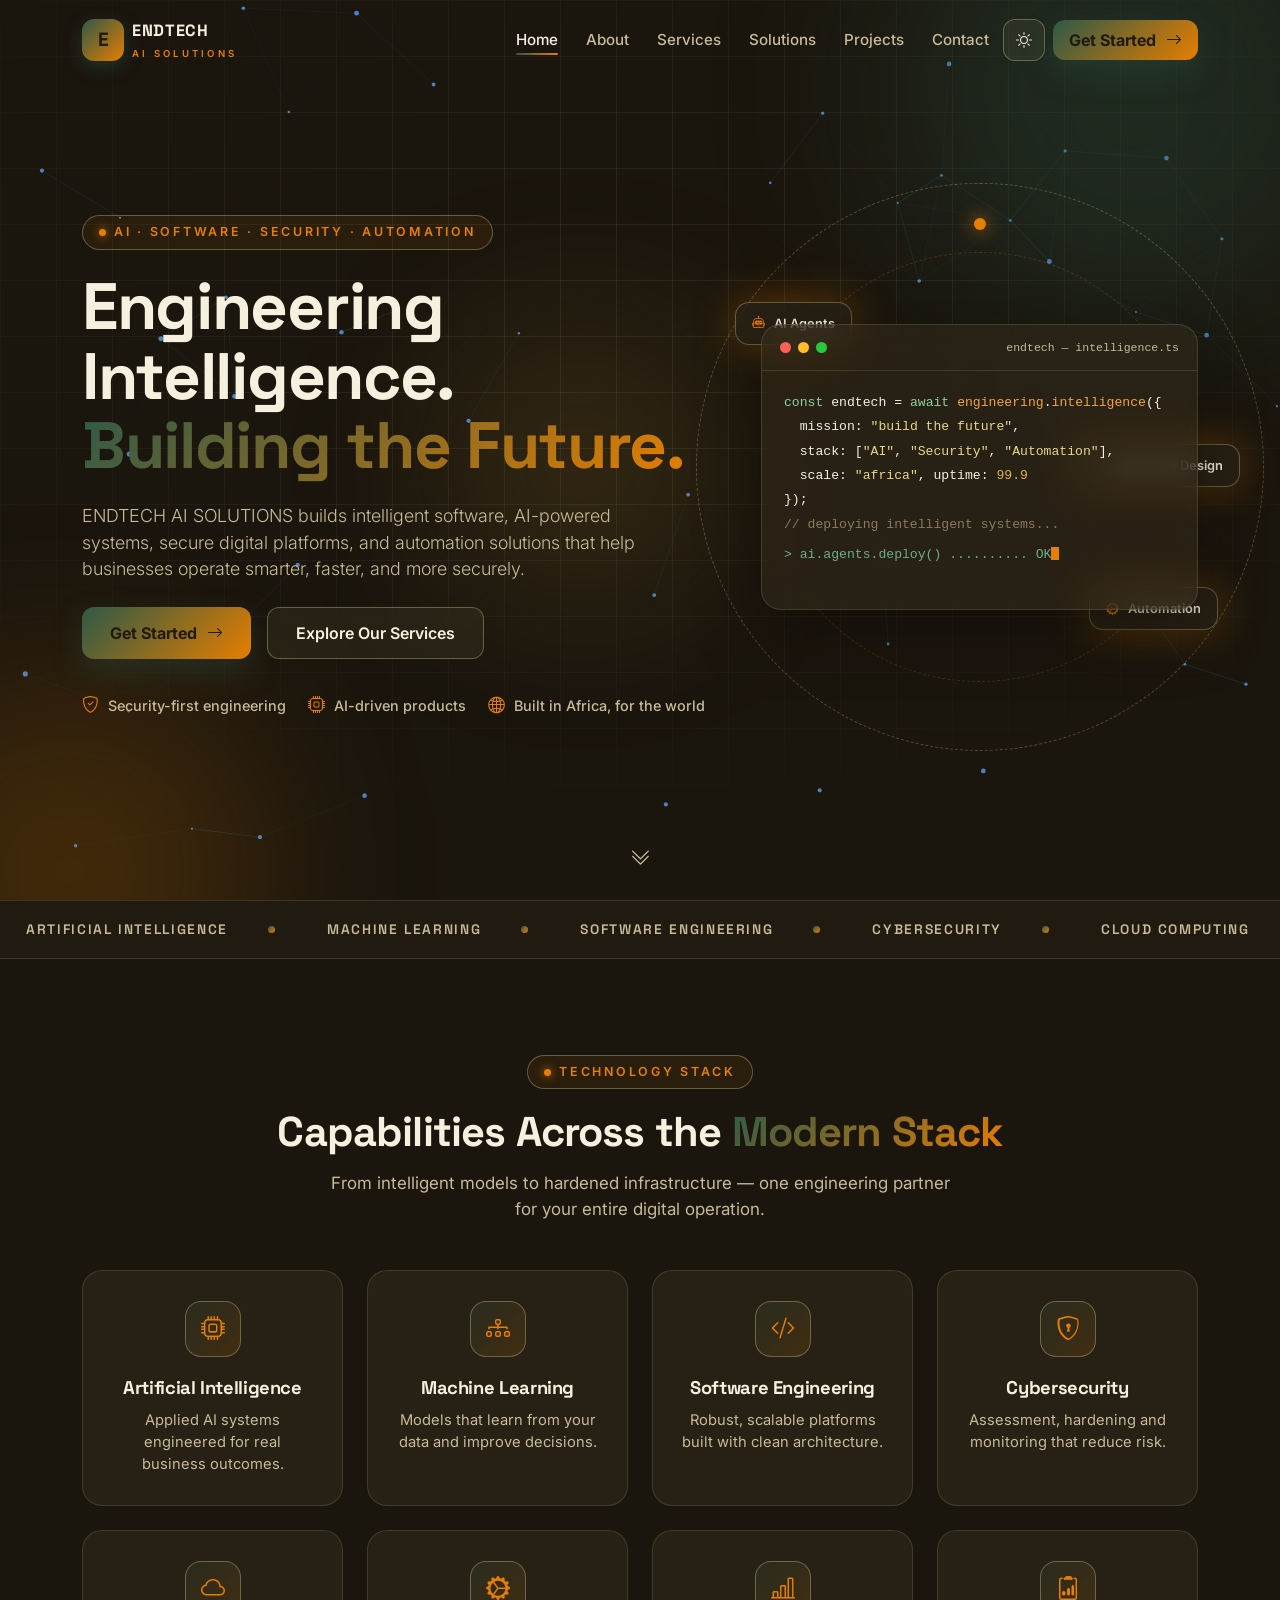
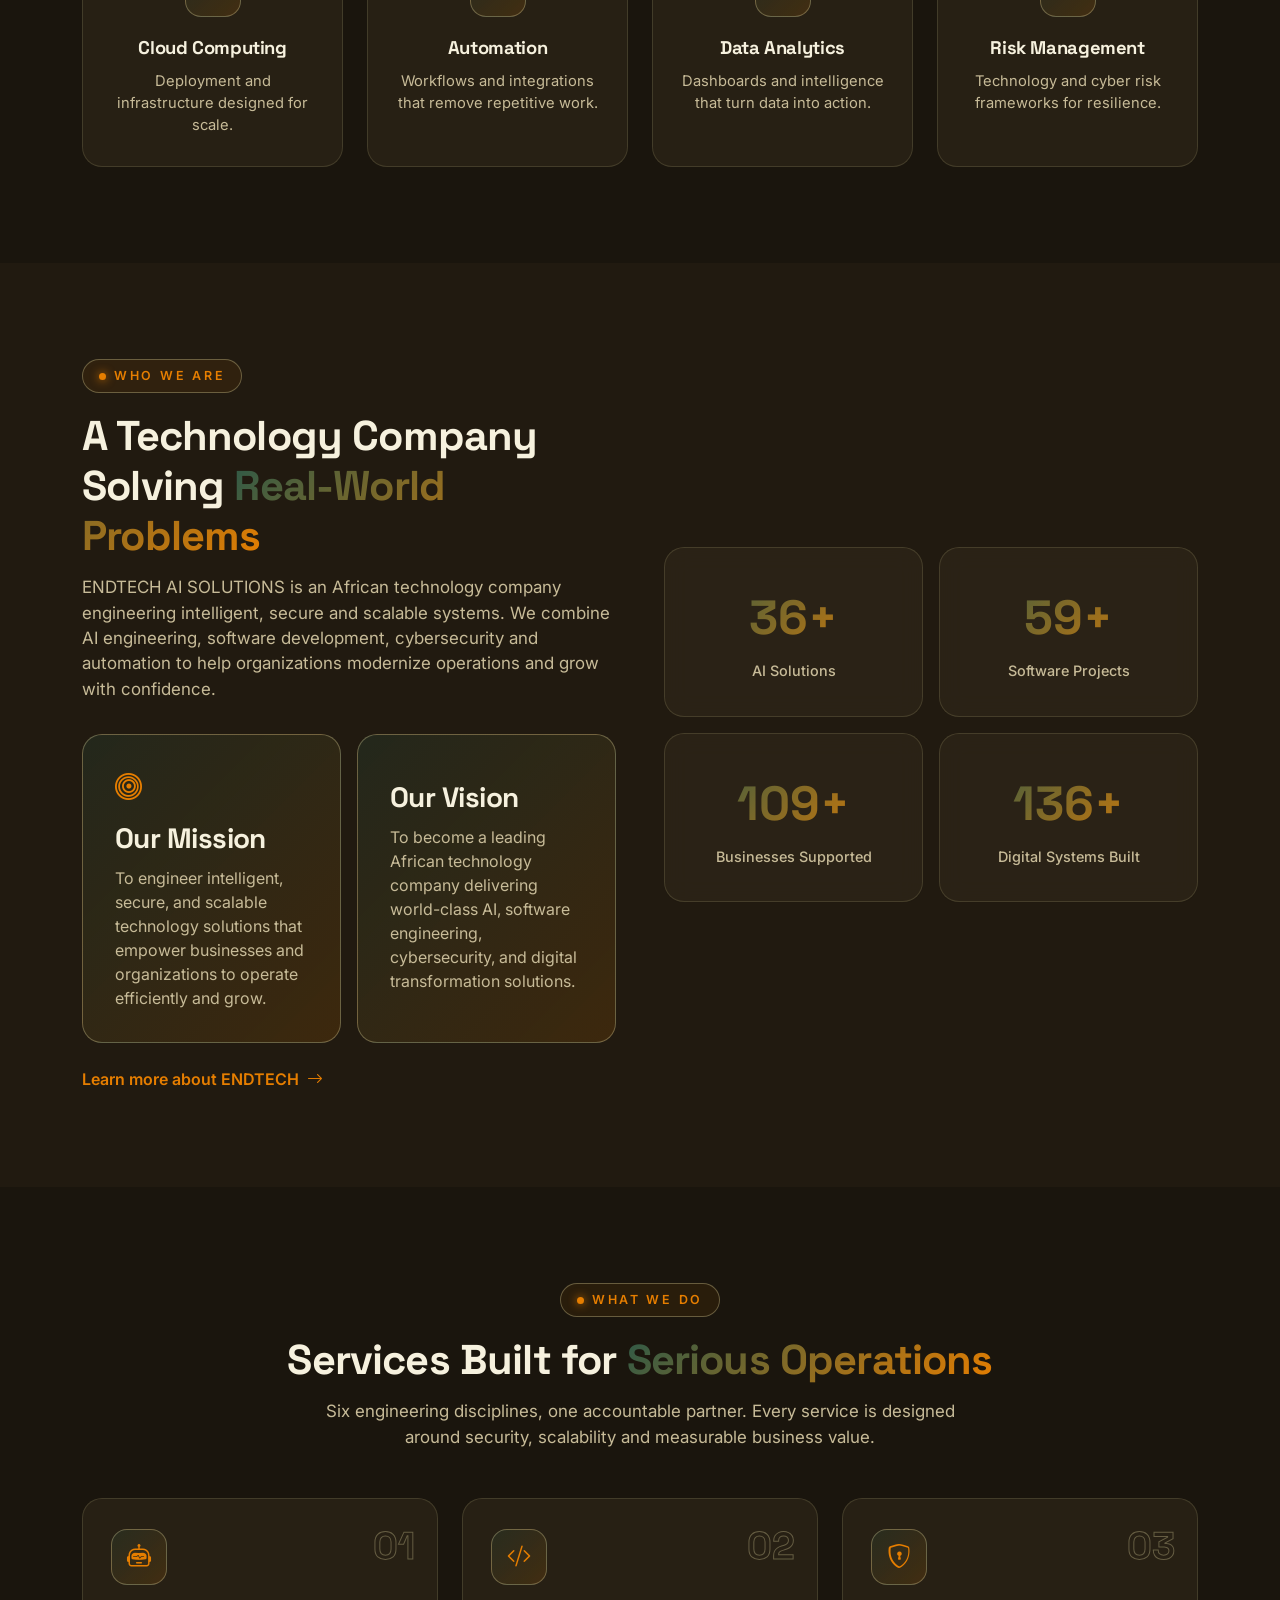
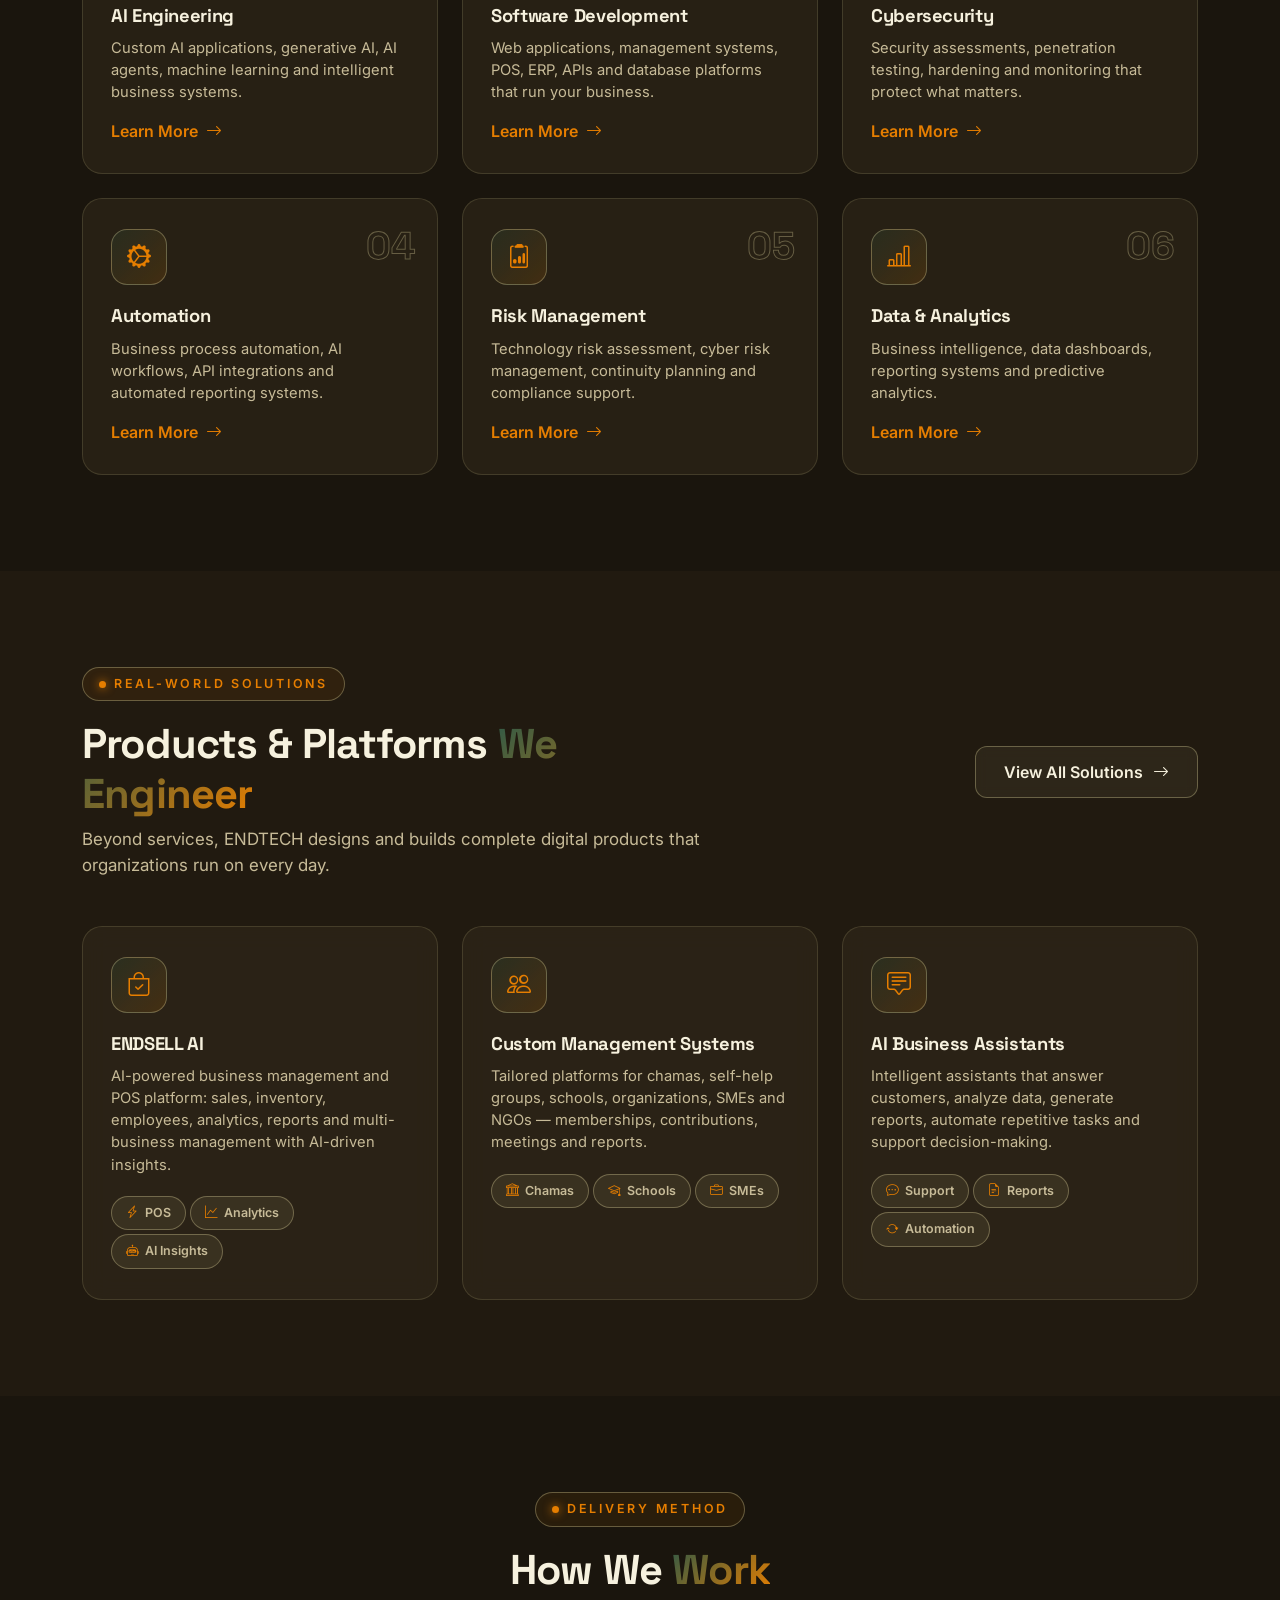
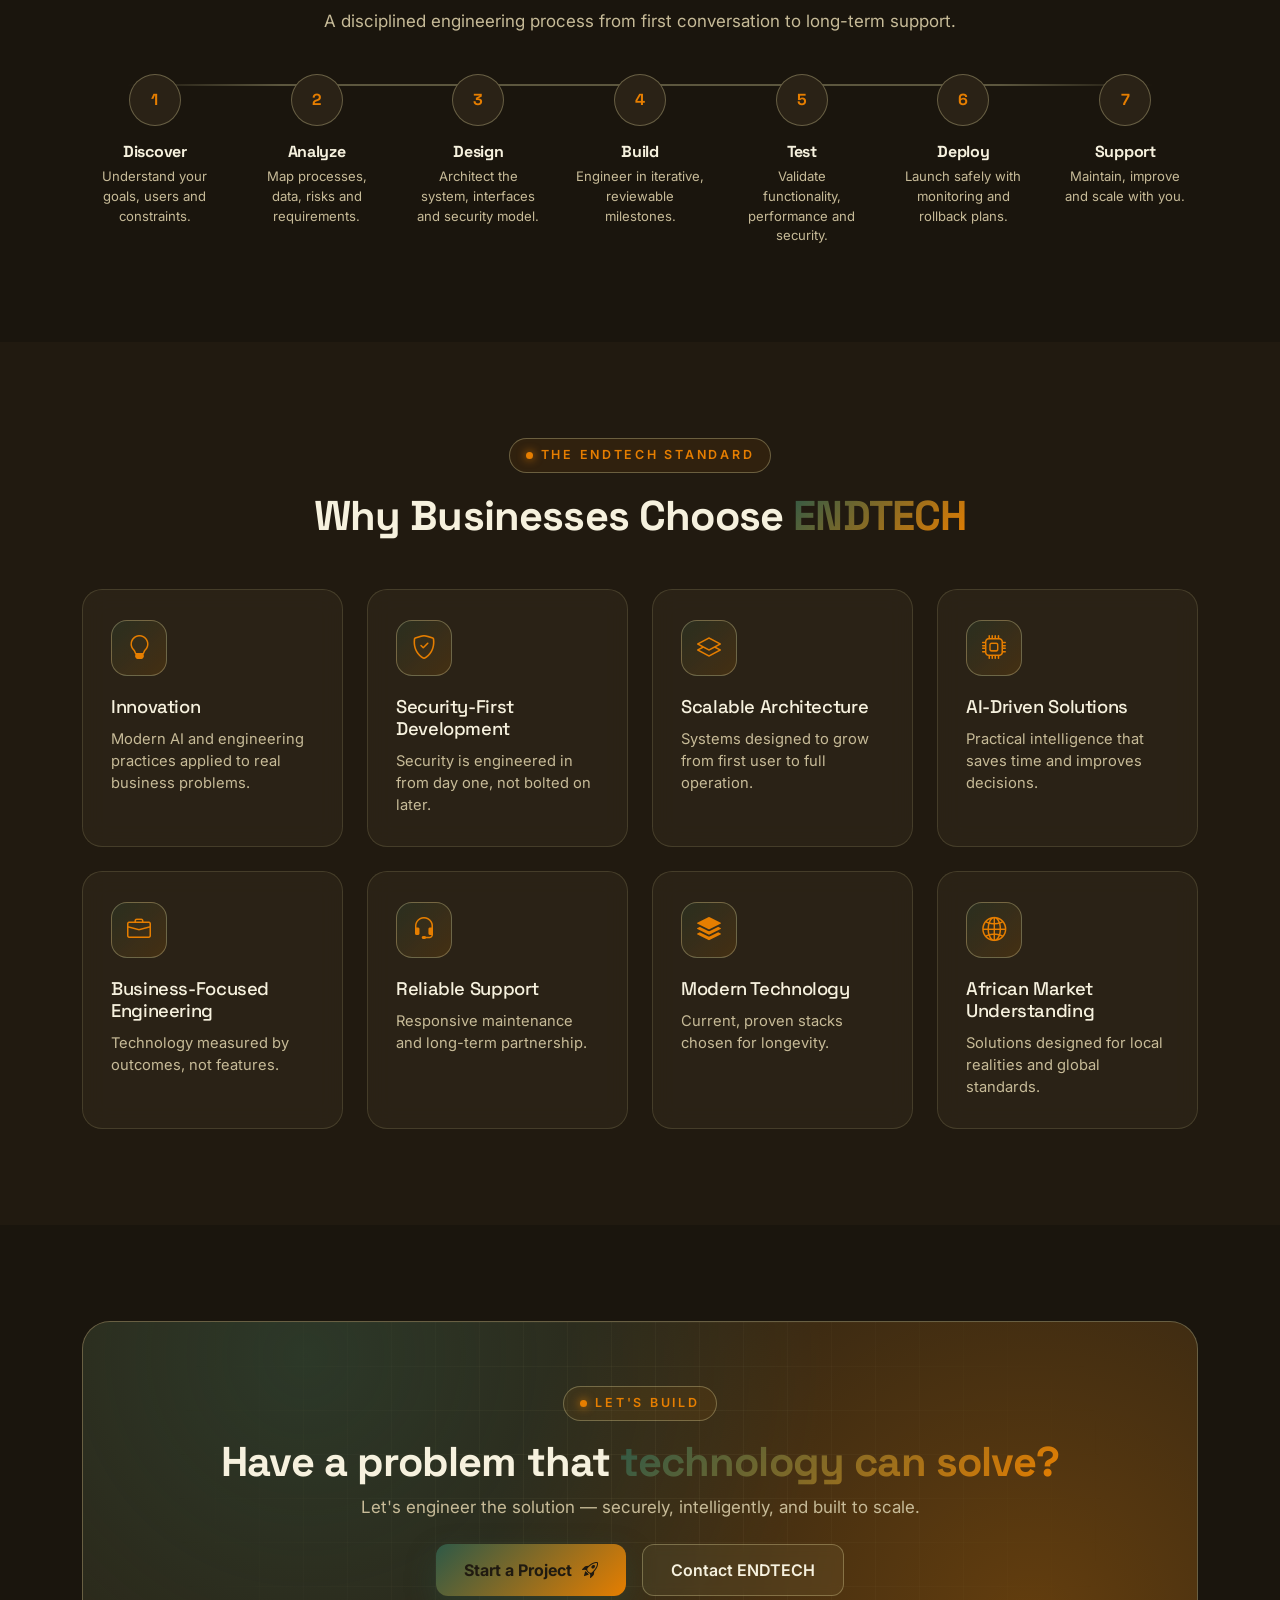
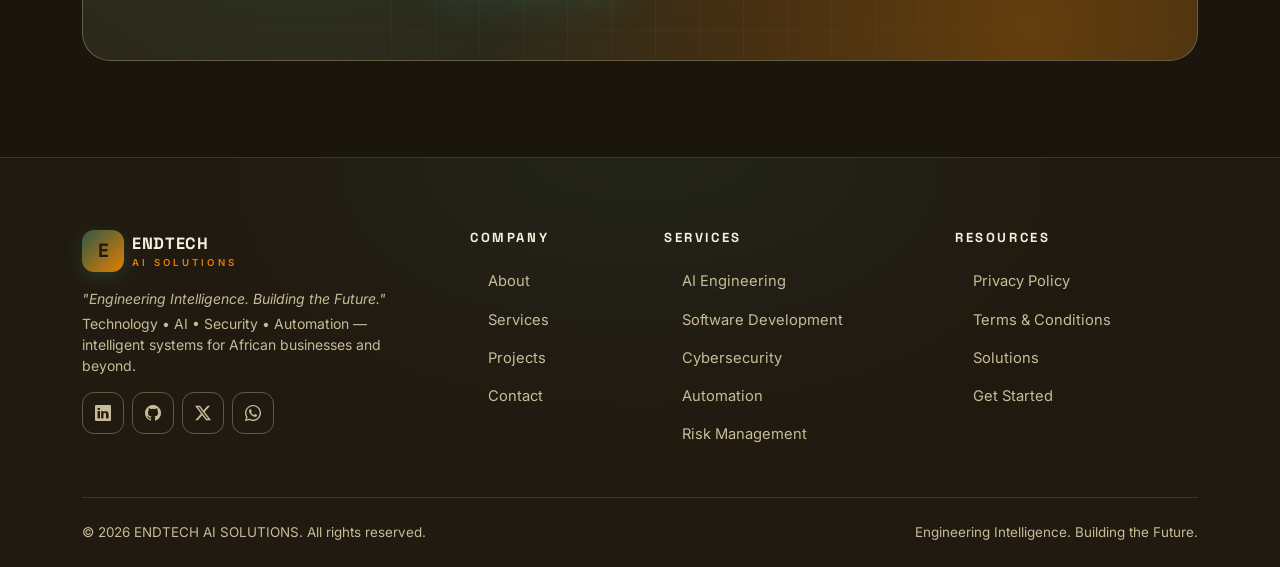
==== index.html @ 50ae49e1 "nmnn" ====
<!DOCTYPE html>
<html lang="en" data-theme="dark">
<head>
  <meta charset="UTF-8">
  <meta name="viewport" content="width=device-width, initial-scale=1.0">

  <!-- SEO -->
  <title>ENDTECH AI SOLUTIONS — AI Engineering, Software Development & Cybersecurity in Africa</title>
  <meta name="description" content="ENDTECH AI SOLUTIONS builds intelligent software, AI-powered systems, secure digital platforms and automation solutions that help businesses operate smarter, faster and more securely.">
  <meta name="keywords" content="AI engineering Africa, software development Kenya, cybersecurity services, business automation, risk management, digital transformation, ENDTECH AI SOLUTIONS">
  <meta name="author" content="ENDTECH AI SOLUTIONS">
  <link rel="canonical" href="https://www.endtech-ai.example.com/"> <!-- Placeholder: replace with production domain -->
  <meta name="robots" content="index, follow">

  <!-- Open Graph -->
  <meta property="og:type" content="website">
  <meta property="og:site_name" content="ENDTECH AI SOLUTIONS">
  <meta property="og:title" content="ENDTECH AI SOLUTIONS — Engineering Intelligence. Building the Future.">
  <meta property="og:description" content="Intelligent software, AI-powered systems, secure digital platforms and automation solutions for modern businesses.">
  <meta property="og:url" content="https://www.endtech-ai.example.com/">
  <meta property="og:image" content="https://www.endtech-ai.example.com/assets/images/og-cover.png"> <!-- Placeholder -->

  <!-- Twitter -->
  <meta name="twitter:card" content="summary_large_image">
  <meta name="twitter:title" content="ENDTECH AI SOLUTIONS — Engineering Intelligence. Building the Future.">
  <meta name="twitter:description" content="AI engineering, software development, cybersecurity, automation and risk management for African businesses.">
  <meta name="twitter:image" content="https://www.endtech-ai.example.com/assets/images/og-cover.png"> <!-- Placeholder -->

  <!-- Assets -->
  <link rel="icon" type="image/svg+xml" href="data:image/svg+xml,%3Csvg xmlns='http://www.w3.org/2000/svg' viewBox='0 0 64 64'%3E%3Cdefs%3E%3ClinearGradient id='g' x1='0' y1='0' x2='1' y2='1'%3E%3Cstop offset='0' stop-color='%232e5947'/%3E%3Cstop offset='1' stop-color='%23e67e00'/%3E%3C/linearGradient%3E%3C/defs%3E%3Crect width='64' height='64' rx='16' fill='url(%23g)'/%3E%3Ctext x='32' y='44' font-family='Arial' font-weight='bold' font-size='34' fill='%23201a10' text-anchor='middle'%3EE%3C/text%3E%3C/svg%3E">
  <link rel="preconnect" href="https://fonts.googleapis.com">
  <link rel="preconnect" href="https://fonts.gstatic.com" crossorigin>
  <link href="https://fonts.googleapis.com/css2?family=Inter:wght@400;500;600&family=Space+Grotesk:wght@500;600;700&display=swap" rel="stylesheet">
  <link href="https://cdn.jsdelivr.net/npm/bootstrap@5.3.3/dist/css/bootstrap.min.css" rel="stylesheet">
  <link href="https://cdn.jsdelivr.net/npm/bootstrap-icons@1.11.3/font/bootstrap-icons.min.css" rel="stylesheet">
  <link rel="stylesheet" href="css/style.css">
  <noscript><style>.reveal{opacity:1!important;transform:none!important}#preloader{display:none!important}</style></noscript>
</head>

<body>
  <a class="skip-link" href="#main-content">Skip to main content</a>

  <!-- ============ PRELOADER ============ -->
  <div id="preloader" aria-hidden="true">
    <div class="pre-core">
      <div class="pre-mark">E</div>
      <div class="pre-name">ENDTECH&nbsp;&nbsp;AI&nbsp;&nbsp;SOLUTIONS</div>
      <div class="pre-bar"></div>
    </div>
  </div>

  <!-- ============ NAVBAR ============ -->
  <header>
    <nav class="navbar navbar-expand-lg fixed-top navbar-endtech" aria-label="Main navigation">
      <div class="container">
        <a class="navbar-brand d-flex align-items-center gap-2" href="index.html" aria-label="ENDTECH AI SOLUTIONS — home">
          <span class="brand-mark">E</span>
          <span class="brand-text"><b>ENDTECH</b><br><span>AI SOLUTIONS</span></span>
        </a>
        <div class="d-flex align-items-center gap-2 order-lg-3">
          <button class="nav-icon-btn theme-toggle" type="button" aria-label="Toggle dark / light theme"><i class="bi bi-sun"></i></button>
          <a href="contact.html" class="btn-grad d-none d-lg-inline-flex py-2 px-3">Get Started <i class="bi bi-arrow-right"></i></a>
          <button class="navbar-toggler" type="button" data-bs-toggle="collapse" data-bs-target="#mainNav" aria-controls="mainNav" aria-expanded="false" aria-label="Toggle navigation">
            <span class="navbar-toggler-icon"></span>
          </button>
        </div>
        <div class="collapse navbar-collapse order-lg-2" id="mainNav">
          <ul class="navbar-nav ms-auto align-items-lg-center">
            <li class="nav-item"><a class="nav-link active" aria-current="page" href="index.html">Home</a></li>
            <li class="nav-item"><a class="nav-link" href="about.html">About</a></li>
            <li class="nav-item"><a class="nav-link" href="services.html">Services</a></li>
            <li class="nav-item"><a class="nav-link" href="solutions.html">Solutions</a></li>
            <li class="nav-item"><a class="nav-link" href="projects.html">Projects</a></li>
            <li class="nav-item"><a class="nav-link" href="contact.html">Contact</a></li>
            <li class="nav-item d-lg-none mt-2"><a href="contact.html" class="btn-grad w-100 justify-content-center">Get Started</a></li>
          </ul>
        </div>
      </div>
    </nav>
  </header>

  <main id="main-content">
    <!-- ============ HERO ============ -->
    <section class="hero" aria-labelledby="hero-title">
      <div class="hero-grid-bg"></div>
      <canvas id="heroNet" aria-hidden="true"></canvas>
      <div class="orb orb-1"></div><div class="orb orb-2"></div><div class="orb orb-3"></div>

      <div class="container position-relative">
        <div class="row align-items-center g-5">
          <div class="col-lg-7">
            <span class="eyebrow">AI &middot; Software &middot; Security &middot; Automation</span>
            <h1 id="hero-title">Engineering Intelligence.<br><span class="text-gradient">Building the Future.</span></h1>
            <p class="lead">ENDTECH AI SOLUTIONS builds intelligent software, AI-powered systems, secure digital platforms, and automation solutions that help businesses operate smarter, faster, and more securely.</p>
            <div class="d-flex flex-wrap gap-3 mt-4">
              <a href="contact.html" class="btn-grad">Get Started <i class="bi bi-arrow-right"></i></a>
              <a href="services.html" class="btn-ghost">Explore Our Services</a>
            </div>
            <div class="hero-trust">
              <span><i class="bi bi-shield-check"></i> Security-first engineering</span>
              <span><i class="bi bi-cpu"></i> AI-driven products</span>
              <span><i class="bi bi-globe2"></i> Built in Africa, for the world</span>
            </div>
          </div>

          <!-- CSS-generated technology visual -->
          <div class="col-lg-5">
            <div class="hero-visual mx-auto">
              <div class="ring-rotate" aria-hidden="true"></div>
              <div class="float-chip chip-1"><i class="bi bi-robot"></i> AI Agents</div>
              <div class="float-chip chip-2"><i class="bi bi-gear-wide-connected"></i> Automation</div>
              <div class="float-chip chip-3"><i class="bi bi-shield-lock"></i> Secure by Design</div>
              <div class="code-panel">
                <div class="code-head">
                  <i class="dot d1"></i><i class="dot d2"></i><i class="dot d3"></i>
                  <small>endtech — intelligence.ts</small>
                </div>
                <div class="code-body" aria-hidden="true">
                  <span class="ln"><span class="tok-k">const</span> <span class="tok-v">endtech</span> = <span class="tok-k">await</span> <span class="tok-f">engineering</span>.<span class="tok-f">intelligence</span>({</span>
                  <span class="ln">&nbsp;&nbsp;mission: <span class="tok-s">"build the future"</span>,</span>
                  <span class="ln">&nbsp;&nbsp;stack: [<span class="tok-s">"AI"</span>, <span class="tok-s">"Security"</span>, <span class="tok-s">"Automation"</span>],</span>
                  <span class="ln">&nbsp;&nbsp;scale: <span class="tok-s">"africa"</span>, uptime: <span class="tok-n">99.9</span></span>
                  <span class="ln">});</span>
                  <span class="ln"><span class="tok-c">// deploying intelligent systems...</span></span>
                  <span class="type-line"><span id="typeLine"></span><span class="caret"></span></span>
                </div>
              </div>
            </div>
          </div>
        </div>
      </div>
      <div class="scroll-hint" aria-hidden="true"><i class="bi bi-chevron-double-down"></i></div>
    </section>

    <!-- ============ CAPABILITY MARQUEE ============ -->
    <div class="marquee" aria-hidden="true">
      <div class="marquee-track">
        <span>Artificial Intelligence</span><span>Machine Learning</span><span>Software Engineering</span><span>Cybersecurity</span><span>Cloud Computing</span><span>Automation</span><span>Data Analytics</span><span>Risk Management</span>
        <span>Artificial Intelligence</span><span>Machine Learning</span><span>Software Engineering</span><span>Cybersecurity</span><span>Cloud Computing</span><span>Automation</span><span>Data Analytics</span><span>Risk Management</span>
      </div>
    </div>

    <!-- ============ TECHNOLOGY CAPABILITIES ============ -->
    <section class="section-pad" aria-labelledby="capabilities-title">
      <div class="container">
        <div class="text-center mb-5 reveal">
          <span class="eyebrow">Technology Stack</span>
          <h2 class="section-title" id="capabilities-title">Capabilities Across the <span class="text-gradient">Modern Stack</span></h2>
          <p class="section-lead mx-auto">From intelligent models to hardened infrastructure — one engineering partner for your entire digital operation.</p>
        </div>
        <div class="row g-4">
          <div class="col-6 col-md-4 col-lg-3 reveal" data-delay="0">
            <article class="card-glass text-center"><div class="icon-badge mx-auto"><i class="bi bi-cpu"></i></div><h3>Artificial Intelligence</h3><p>Applied AI systems engineered for real business outcomes.</p></article>
          </div>
          <div class="col-6 col-md-4 col-lg-3 reveal" data-delay="60">
            <article class="card-glass text-center"><div class="icon-badge mx-auto"><i class="bi bi-diagram-3"></i></div><h3>Machine Learning</h3><p>Models that learn from your data and improve decisions.</p></article>
          </div>
          <div class="col-6 col-md-4 col-lg-3 reveal" data-delay="120">
            <article class="card-glass text-center"><div class="icon-badge mx-auto"><i class="bi bi-code-slash"></i></div><h3>Software Engineering</h3><p>Robust, scalable platforms built with clean architecture.</p></article>
          </div>
          <div class="col-6 col-md-4 col-lg-3 reveal" data-delay="180">
            <article class="card-glass text-center"><div class="icon-badge mx-auto"><i class="bi bi-shield-lock"></i></div><h3>Cybersecurity</h3><p>Assessment, hardening and monitoring that reduce risk.</p></article>
          </div>
          <div class="col-6 col-md-4 col-lg-3 reveal" data-delay="0">
            <article class="card-glass text-center"><div class="icon-badge mx-auto"><i class="bi bi-cloud"></i></div><h3>Cloud Computing</h3><p>Deployment and infrastructure designed for scale.</p></article>
          </div>
          <div class="col-6 col-md-4 col-lg-3 reveal" data-delay="60">
            <article class="card-glass text-center"><div class="icon-badge mx-auto"><i class="bi bi-gear-wide-connected"></i></div><h3>Automation</h3><p>Workflows and integrations that remove repetitive work.</p></article>
          </div>
          <div class="col-6 col-md-4 col-lg-3 reveal" data-delay="120">
            <article class="card-glass text-center"><div class="icon-badge mx-auto"><i class="bi bi-bar-chart-line"></i></div><h3>Data Analytics</h3><p>Dashboards and intelligence that turn data into action.</p></article>
          </div>
          <div class="col-6 col-md-4 col-lg-3 reveal" data-delay="180">
            <article class="card-glass text-center"><div class="icon-badge mx-auto"><i class="bi bi-clipboard2-data"></i></div><h3>Risk Management</h3><p>Technology and cyber risk frameworks for resilience.</p></article>
          </div>
        </div>
      </div>
    </section>

    <!-- ============ ABOUT PREVIEW + COUNTERS ============ -->
    <section class="section-pad bg-alt" aria-labelledby="about-title">
      <div class="container">
        <div class="row align-items-center g-5">
          <div class="col-lg-6 reveal">
            <span class="eyebrow">Who We Are</span>
            <h2 class="section-title" id="about-title">A Technology Company Solving <span class="text-gradient">Real-World Problems</span></h2>
            <p class="section-lead">ENDTECH AI SOLUTIONS is an African technology company engineering intelligent, secure and scalable systems. We combine AI engineering, software development, cybersecurity and automation to help organizations modernize operations and grow with confidence.</p>
            <div class="row g-3 mt-2">
              <div class="col-md-6">
                <div class="mv-card"><i class="bi bi-bullseye"></i><h3>Our Mission</h3><p>To engineer intelligent, secure, and scalable technology solutions that empower businesses and organizations to operate efficiently and grow.</p></div>
              </div>
              <div class="col-md-6">
                <div class="mv-card"><i class="bi bi-telescope"></i><h3>Our Vision</h3><p>To become a leading African technology company delivering world-class AI, software engineering, cybersecurity, and digital transformation solutions.</p></div>
              </div>
            </div>
            <a href="about.html" class="link-arrow mt-4 d-inline-flex">Learn more about ENDTECH <i class="bi bi-arrow-right"></i></a>
          </div>
          <div class="col-lg-6 reveal" data-delay="120">
            <div class="row g-3">
              <div class="col-6"><div class="card-glass stat-card"><div class="stat-num"><span class="counter" data-count="40" data-suffix="+">0</span></div><div class="stat-label">AI Solutions</div></div></div>
              <div class="col-6"><div class="card-glass stat-card"><div class="stat-num"><span class="counter" data-count="65" data-suffix="+">0</span></div><div class="stat-label">Software Projects</div></div></div>
              <div class="col-6"><div class="card-glass stat-card"><div class="stat-num"><span class="counter" data-count="120" data-suffix="+">0</span></div><div class="stat-label">Businesses Supported</div></div></div>
              <div class="col-6"><div class="card-glass stat-card"><div class="stat-num"><span class="counter" data-count="150" data-suffix="+">0</span></div><div class="stat-label">Digital Systems Built</div></div></div>
            </div>
          </div>
        </div>
      </div>
    </section>

    <!-- ============ SERVICES ============ -->
    <section class="section-pad" aria-labelledby="services-title">
      <div class="container">
        <div class="text-center mb-5 reveal">
          <span class="eyebrow">What We Do</span>
          <h2 class="section-title" id="services-title">Services Built for <span class="text-gradient">Serious Operations</span></h2>
          <p class="section-lead mx-auto">Six engineering disciplines, one accountable partner. Every service is designed around security, scalability and measurable business value.</p>
        </div>
        <div class="row g-4">
          <div class="col-md-6 col-lg-4 reveal">
            <article class="card-glass"><span class="service-num">01</span><div class="icon-badge"><i class="bi bi-robot"></i></div><h3>AI Engineering</h3><p>Custom AI applications, generative AI, AI agents, machine learning and intelligent business systems.</p><a href="services.html#ai-engineering" class="link-arrow mt-3">Learn More <i class="bi bi-arrow-right"></i></a></article>
          </div>
          <div class="col-md-6 col-lg-4 reveal" data-delay="60">
            <article class="card-glass"><span class="service-num">02</span><div class="icon-badge"><i class="bi bi-code-slash"></i></div><h3>Software Development</h3><p>Web applications, management systems, POS, ERP, APIs and database platforms that run your business.</p><a href="services.html#software-development" class="link-arrow mt-3">Learn More <i class="bi bi-arrow-right"></i></a></article>
          </div>
          <div class="col-md-6 col-lg-4 reveal" data-delay="120">
            <article class="card-glass"><span class="service-num">03</span><div class="icon-badge"><i class="bi bi-shield-lock"></i></div><h3>Cybersecurity</h3><p>Security assessments, penetration testing, hardening and monitoring that protect what matters.</p><a href="services.html#cybersecurity" class="link-arrow mt-3">Learn More <i class="bi bi-arrow-right"></i></a></article>
          </div>
          <div class="col-md-6 col-lg-4 reveal">
            <article class="card-glass"><span class="service-num">04</span><div class="icon-badge"><i class="bi bi-gear-wide-connected"></i></div><h3>Automation</h3><p>Business process automation, AI workflows, API integrations and automated reporting systems.</p><a href="services.html#automation" class="link-arrow mt-3">Learn More <i class="bi bi-arrow-right"></i></a></article>
          </div>
          <div class="col-md-6 col-lg-4 reveal" data-delay="60">
            <article class="card-glass"><span class="service-num">05</span><div class="icon-badge"><i class="bi bi-clipboard2-data"></i></div><h3>Risk Management</h3><p>Technology risk assessment, cyber risk management, continuity planning and compliance support.</p><a href="services.html#risk-management" class="link-arrow mt-3">Learn More <i class="bi bi-arrow-right"></i></a></article>
          </div>
          <div class="col-md-6 col-lg-4 reveal" data-delay="120">
            <article class="card-glass"><span class="service-num">06</span><div class="icon-badge"><i class="bi bi-bar-chart-line"></i></div><h3>Data &amp; Analytics</h3><p>Business intelligence, data dashboards, reporting systems and predictive analytics.</p><a href="services.html#data-analytics" class="link-arrow mt-3">Learn More <i class="bi bi-arrow-right"></i></a></article>
          </div>
        </div>
      </div>
    </section>

    <!-- ============ SOLUTIONS PREVIEW ============ -->
    <section class="section-pad bg-alt" aria-labelledby="solutions-title">
      <div class="container">
        <div class="row align-items-center mb-5 g-4">
          <div class="col-lg-7 reveal">
            <span class="eyebrow">Real-World Solutions</span>
            <h2 class="section-title mb-2" id="solutions-title">Products &amp; Platforms <span class="text-gradient">We Engineer</span></h2>
            <p class="section-lead mb-0">Beyond services, ENDTECH designs and builds complete digital products that organizations run on every day.</p>
          </div>
          <div class="col-lg-5 text-lg-end reveal" data-delay="100">
            <a href="solutions.html" class="btn-ghost">View All Solutions <i class="bi bi-arrow-right"></i></a>
          </div>
        </div>
        <div class="row g-4">
          <div class="col-lg-4 reveal">
            <article class="card-glass">
              <div class="icon-badge"><i class="bi bi-bag-check"></i></div>
              <h3>ENDSELL AI</h3>
              <p>AI-powered business management and POS platform: sales, inventory, employees, analytics, reports and multi-business management with AI-driven insights.</p>
              <div class="mt-3"><span class="chip"><i class="bi bi-lightning-charge"></i> POS</span><span class="chip"><i class="bi bi-graph-up"></i> Analytics</span><span class="chip"><i class="bi bi-robot"></i> AI Insights</span></div>
            </article>
          </div>
          <div class="col-lg-4 reveal" data-delay="80">
            <article class="card-glass">
              <div class="icon-badge"><i class="bi bi-people"></i></div>
              <h3>Custom Management Systems</h3>
              <p>Tailored platforms for chamas, self-help groups, schools, organizations, SMEs and NGOs — memberships, contributions, meetings and reports.</p>
              <div class="mt-3"><span class="chip"><i class="bi bi-bank"></i> Chamas</span><span class="chip"><i class="bi bi-mortarboard"></i> Schools</span><span class="chip"><i class="bi bi-briefcase"></i> SMEs</span></div>
            </article>
          </div>
          <div class="col-lg-4 reveal" data-delay="160">
            <article class="card-glass">
              <div class="icon-badge"><i class="bi bi-chat-square-text"></i></div>
              <h3>AI Business Assistants</h3>
              <p>Intelligent assistants that answer customers, analyze data, generate reports, automate repetitive tasks and support decision-making.</p>
              <div class="mt-3"><span class="chip"><i class="bi bi-chat-dots"></i> Support</span><span class="chip"><i class="bi bi-file-earmark-text"></i> Reports</span><span class="chip"><i class="bi bi-arrow-repeat"></i> Automation</span></div>
            </article>
          </div>
        </div>
      </div>
    </section>

    <!-- ============ PROCESS ============ -->
    <section class="section-pad" aria-labelledby="process-title">
      <div class="container">
        <div class="text-center mb-4 reveal">
          <span class="eyebrow">Delivery Method</span>
          <h2 class="section-title" id="process-title">How We <span class="text-gradient">Work</span></h2>
          <p class="section-lead mx-auto">A disciplined engineering process from first conversation to long-term support.</p>
        </div>
        <div class="process-wrap">
          <div class="row g-4 g-lg-3">
            <div class="col-lg reveal"><div class="step"><div class="step-dot">1</div><div><h4>Discover</h4><p>Understand your goals, users and constraints.</p></div></div></div>
            <div class="col-lg reveal" data-delay="60"><div class="step"><div class="step-dot">2</div><div><h4>Analyze</h4><p>Map processes, data, risks and requirements.</p></div></div></div>
            <div class="col-lg reveal" data-delay="120"><div class="step"><div class="step-dot">3</div><div><h4>Design</h4><p>Architect the system, interfaces and security model.</p></div></div></div>
            <div class="col-lg reveal" data-delay="180"><div class="step"><div class="step-dot">4</div><div><h4>Build</h4><p>Engineer in iterative, reviewable milestones.</p></div></div></div>
            <div class="col-lg reveal" data-delay="240"><div class="step"><div class="step-dot">5</div><div><h4>Test</h4><p>Validate functionality, performance and security.</p></div></div></div>
            <div class="col-lg reveal" data-delay="300"><div class="step"><div class="step-dot">6</div><div><h4>Deploy</h4><p>Launch safely with monitoring and rollback plans.</p></div></div></div>
            <div class="col-lg reveal" data-delay="360"><div class="step"><div class="step-dot">7</div><div><h4>Support</h4><p>Maintain, improve and scale with you.</p></div></div></div>
          </div>
        </div>
      </div>
    </section>

    <!-- ============ WHY ENDTECH ============ -->
    <section class="section-pad bg-alt" aria-labelledby="why-title">
      <div class="container">
        <div class="text-center mb-5 reveal">
          <span class="eyebrow">The ENDTECH Standard</span>
          <h2 class="section-title" id="why-title">Why Businesses Choose <span class="text-gradient">ENDTECH</span></h2>
        </div>
        <div class="row g-4">
          <div class="col-6 col-lg-3 reveal"><article class="card-glass"><div class="icon-badge"><i class="bi bi-lightbulb"></i></div><h3 class="h6">Innovation</h3><p class="small">Modern AI and engineering practices applied to real business problems.</p></article></div>
          <div class="col-6 col-lg-3 reveal" data-delay="50"><article class="card-glass"><div class="icon-badge"><i class="bi bi-shield-check"></i></div><h3 class="h6">Security-First Development</h3><p class="small">Security is engineered in from day one, not bolted on later.</p></article></div>
          <div class="col-6 col-lg-3 reveal" data-delay="100"><article class="card-glass"><div class="icon-badge"><i class="bi bi-layers"></i></div><h3 class="h6">Scalable Architecture</h3><p class="small">Systems designed to grow from first user to full operation.</p></article></div>
          <div class="col-6 col-lg-3 reveal" data-delay="150"><article class="card-glass"><div class="icon-badge"><i class="bi bi-cpu"></i></div><h3 class="h6">AI-Driven Solutions</h3><p class="small">Practical intelligence that saves time and improves decisions.</p></article></div>
          <div class="col-6 col-lg-3 reveal"><article class="card-glass"><div class="icon-badge"><i class="bi bi-briefcase"></i></div><h3 class="h6">Business-Focused Engineering</h3><p class="small">Technology measured by outcomes, not features.</p></article></div>
          <div class="col-6 col-lg-3 reveal" data-delay="50"><article class="card-glass"><div class="icon-badge"><i class="bi bi-headset"></i></div><h3 class="h6">Reliable Support</h3><p class="small">Responsive maintenance and long-term partnership.</p></article></div>
          <div class="col-6 col-lg-3 reveal" data-delay="100"><article class="card-glass"><div class="icon-badge"><i class="bi bi-stack"></i></div><h3 class="h6">Modern Technology</h3><p class="small">Current, proven stacks chosen for longevity.</p></article></div>
          <div class="col-6 col-lg-3 reveal" data-delay="150"><article class="card-glass"><div class="icon-badge"><i class="bi bi-globe2"></i></div><h3 class="h6">African Market Understanding</h3><p class="small">Solutions designed for local realities and global standards.</p></article></div>
        </div>
      </div>
    </section>

    <!-- ============ CTA ============ -->
    <section class="section-pad" aria-labelledby="cta-title">
      <div class="container">
        <div class="cta-band reveal">
          <span class="eyebrow">Let's Build</span>
          <h2 class="mt-3" id="cta-title">Have a problem that <span class="text-gradient">technology can solve?</span></h2>
          <p class="section-lead mx-auto text-center mb-4">Let's engineer the solution — securely, intelligently, and built to scale.</p>
          <div class="d-flex flex-wrap gap-3 justify-content-center">
            <a href="contact.html" class="btn-grad">Start a Project <i class="bi bi-rocket-takeoff"></i></a>
            <a href="contact.html" class="btn-ghost">Contact ENDTECH</a>
          </div>
        </div>
      </div>
    </section>
  </main>

  <!-- ============ FOOTER ============ -->
  <footer class="footer" aria-label="Site footer">
    <div class="container position-relative">
      <div class="row g-5">
        <div class="col-lg-4">
          <a class="d-inline-flex align-items-center gap-2 mb-3" href="index.html" aria-label="ENDTECH AI SOLUTIONS — home">
            <span class="brand-mark">E</span>
            <span class="brand-text"><b>ENDTECH</b><br><span>AI SOLUTIONS</span></span>
          </a>
          <p class="text-muted-2 small mb-1"><em>"Engineering Intelligence. Building the Future."</em></p>
          <p class="text-muted-2 small">Technology &bull; AI &bull; Security &bull; Automation — intelligent systems for African businesses and beyond.</p>
          <div class="d-flex gap-2 mt-3">
            <a class="social-btn" href="#" aria-label="LinkedIn (placeholder)"><i class="bi bi-linkedin"></i></a>
            <a class="social-btn" href="#" aria-label="GitHub (placeholder)"><i class="bi bi-github"></i></a>
            <a class="social-btn" href="#" aria-label="X / Twitter (placeholder)"><i class="bi bi-twitter-x"></i></a>
            <a class="social-btn" href="#" aria-label="WhatsApp (placeholder)"><i class="bi bi-whatsapp"></i></a>
          </div>
        </div>
        <div class="col-6 col-lg-2">
          <h5>Company</h5>
          <ul class="footer-links">
            <li><a href="about.html"><i class="bi bi-chevron-right"></i>About</a></li>
            <li><a href="services.html"><i class="bi bi-chevron-right"></i>Services</a></li>
            <li><a href="projects.html"><i class="bi bi-chevron-right"></i>Projects</a></li>
            <li><a href="contact.html"><i class="bi bi-chevron-right"></i>Contact</a></li>
          </ul>
        </div>
        <div class="col-6 col-lg-3">
          <h5>Services</h5>
          <ul class="footer-links">
            <li><a href="ai.html"><i class="bi bi-chevron-right"></i>AI Engineering</a></li>
            <li><a href="software-development.html"><i class="bi bi-chevron-right"></i>Software Development</a></li>
            <li><a href="cybersecurity.html"><i class="bi bi-chevron-right"></i>Cybersecurity</a></li>
            <li><a href="ai.html#automation"><i class="bi bi-chevron-right"></i>Automation</a></li>
            <li><a href="risk-management.html"><i class="bi bi-chevron-right"></i>Risk Management</a></li>
          </ul>
        </div>
        <div class="col-6 col-lg-3">
          <h5>Resources</h5>
          <ul class="footer-links">
            <li><a href="privacy.html"><i class="bi bi-chevron-right"></i>Privacy Policy</a></li>
            <li><a href="terms.html"><i class="bi bi-chevron-right"></i>Terms &amp; Conditions</a></li>
            <li><a href="solutions.html"><i class="bi bi-chevron-right"></i>Solutions</a></li>
            <li><a href="contact.html"><i class="bi bi-chevron-right"></i>Get Started</a></li>
          </ul>
        </div>
      </div>
      <div class="footer-bottom d-flex flex-column flex-md-row justify-content-between gap-2">
        <span>&copy; 2026 ENDTECH AI SOLUTIONS. All rights reserved.</span>
        <span>Engineering Intelligence. Building the Future.</span>
      </div>
    </div>
  </footer>

  <button id="backToTop" class="back-to-top" type="button" aria-label="Back to top"><i class="bi bi-arrow-up"></i></button>

  <script src="https://cdn.jsdelivr.net/npm/bootstrap@5.3.3/dist/js/bootstrap.bundle.min.js"></script>
  <script src="js/main.js"></script>
  <script src="js/animations.js"></script>
</body>
</html>
---- css/style.css ----
/* ==========================================================================
   ENDTECH AI SOLUTIONS — Global Design System
   Engineering Intelligence. Building the Future.
   Palette: Charcoal Brown / Deep Green / Cream / Amber Orange
   Stack: Bootstrap 5 + custom layer (no other frameworks)
   ========================================================================== */

/* ---------- 1. Design tokens (dark = default) ---------- */
:root {
  --font-head: "Space Grotesk", "Segoe UI", sans-serif;
  --font-body: "Inter", "Segoe UI", sans-serif;

  --bg: #1a150d;
  --bg-2: #211a10;
  --bg-3: #2b2214;
  --card: rgba(51, 43, 28, 0.55);
  --card-solid: #2a2216;
  --border: rgba(232, 225, 166, 0.14);
  --border-strong: rgba(232, 225, 166, 0.32);

  --text: #f6f1de;
  --muted: #c7bb98;
  --blue: #2e5947;
  --cyan: #e67e00;
  --green: #6fae86;
  --amber: #d9a441;
  --red: #d9614f;

  --grad: linear-gradient(135deg, #2e5947 0%, #e67e00 100%);
  --grad-soft: linear-gradient(135deg, rgba(46, 89, 71, 0.22), rgba(230, 126, 0, 0.14));
  --shadow: 0 20px 60px rgba(15, 11, 5, 0.55);
  --glow: 0 0 44px rgba(230, 126, 0, 0.38);
  --on-grad: #201a10;
  --nav-h: 76px;
  color-scheme: dark;
}

/* ---------- Light theme overrides (JS toggles [data-theme]) ---------- */
[data-theme="light"] {
  --bg: #faf6e8;
  --bg-2: #f3ecd3;
  --bg-3: #e8e1a6;
  --card: #ffffff;
  --card-solid: #ffffff;
  --border: rgba(51, 43, 28, 0.1);
  --border-strong: rgba(51, 43, 28, 0.22);
  --text: #2b2415;
  --muted: #6b5f42;
  --grad-soft: linear-gradient(135deg, rgba(46, 89, 71, 0.12), rgba(230, 126, 0, 0.14));
  --shadow: 0 20px 50px rgba(51, 43, 28, 0.12);
  --glow: 0 10px 34px rgba(230, 126, 0, 0.25);
  color-scheme: light;
}

/* ---------- 2. Base ---------- */
html { scroll-behavior: smooth; scroll-padding-top: calc(var(--nav-h) + 12px); }
body {
  background: var(--bg);
  color: var(--text);
  font-family: var(--font-body);
  overflow-x: hidden;
  transition: background 0.35s ease, color 0.35s ease;
}
h1, h2, h3, h4, h5, .font-head { font-family: var(--font-head); font-weight: 700; letter-spacing: -0.02em; }
::selection { background: rgba(230, 126, 0, 0.35); }
::-webkit-scrollbar { width: 10px; }
::-webkit-scrollbar-track { background: var(--bg-2); }
::-webkit-scrollbar-thumb { background: linear-gradient(var(--blue), var(--cyan)); border-radius: 8px; }
a { text-decoration: none; }
img, svg, canvas { max-width: 100%; }
:focus-visible { outline: 2px solid var(--cyan); outline-offset: 3px; border-radius: 4px; }
.skip-link {
  position: fixed; top: -60px; left: 16px; z-index: 3000;
  background: var(--grad); color: var(--on-grad); padding: 10px 18px;
  border-radius: 8px; font-weight: 600; transition: top 0.25s;
}
.skip-link:focus { top: 12px; color: var(--on-grad); }

/* ---------- 3. Typography helpers ---------- */
.text-gradient { background: var(--grad); -webkit-background-clip: text; background-clip: text; color: transparent; }
.text-muted-2 { color: var(--muted) !important; }
.eyebrow {
  display: inline-flex; align-items: center; gap: 8px;
  font-size: 0.78rem; font-weight: 600; letter-spacing: 0.22em;
  text-transform: uppercase; color: var(--cyan);
  padding: 7px 16px; border: 1px solid var(--border-strong);
  border-radius: 100px; background: rgba(230, 126, 0, 0.08);
}
.eyebrow::before { content: ""; width: 7px; height: 7px; border-radius: 50%; background: var(--cyan); box-shadow: 0 0 10px var(--cyan); }
.section-pad { padding: 96px 0; }
.section-title { font-size: clamp(1.8rem, 3.4vw, 2.6rem); margin: 18px 0 14px; }
.section-lead { color: var(--muted); font-size: 1.06rem; max-width: 640px; }
.section-lead.mx-auto { text-align: center; }

/* ---------- 4. Buttons ---------- */
.btn-grad {
  display: inline-flex; align-items: center; gap: 10px;
  background: var(--grad); color: var(--on-grad) !important; font-weight: 700;
  border: none; border-radius: 12px; padding: 13px 28px;
  box-shadow: 0 12px 30px rgba(46, 89, 71, 0.35);
  transition: transform 0.25s ease, box-shadow 0.25s ease;
}
.btn-grad:hover { transform: translateY(-2px); box-shadow: 0 16px 40px rgba(230, 126, 0, 0.45); }
.btn-ghost {
  display: inline-flex; align-items: center; gap: 10px;
  color: var(--text) !important; font-weight: 600; border-radius: 12px;
  padding: 13px 28px; border: 1px solid var(--border-strong);
  background: rgba(232, 225, 166, 0.06); backdrop-filter: blur(6px);
  transition: all 0.25s ease;
}
.btn-ghost:hover { border-color: var(--cyan); color: var(--cyan) !important; transform: translateY(-2px); }
.link-arrow { color: var(--cyan); font-weight: 600; display: inline-flex; align-items: center; gap: 8px; transition: gap 0.25s; }
.link-arrow:hover { gap: 14px; color: var(--cyan); }

/* ---------- 5. Preloader ---------- */
#preloader {
  position: fixed; inset: 0; z-index: 5000; display: grid; place-items: center;
  background: #1a150d; transition: opacity 0.55s ease, visibility 0.55s;
}
#preloader.hide { opacity: 0; visibility: hidden; pointer-events: none; }
.pre-core { text-align: center; }
.pre-mark {
  width: 66px; height: 66px; margin: 0 auto 18px; border-radius: 18px;
  background: var(--grad); display: grid; place-items: center;
  font-family: var(--font-head); font-size: 1.9rem; font-weight: 700; color: var(--on-grad);
  animation: prePulse 1.4s ease-in-out infinite;
}
.pre-name { color: #f6f1de; font-family: var(--font-head); letter-spacing: 0.28em; font-size: 0.85rem; }
.pre-bar { width: 180px; height: 3px; margin: 16px auto 0; border-radius: 4px; background: rgba(232, 225, 166, 0.2); overflow: hidden; }
.pre-bar::after { content: ""; display: block; width: 40%; height: 100%; background: var(--grad); border-radius: 4px; animation: preSlide 1.1s ease-in-out infinite; }
@keyframes prePulse { 0%, 100% { box-shadow: 0 0 0 rgba(230,126,0,0.5); } 50% { box-shadow: 0 0 42px rgba(230,126,0,0.65); } }
@keyframes preSlide { 0% { transform: translateX(-120%); } 100% { transform: translateX(320%); } }

/* ---------- 6. Navbar ---------- */
.navbar-endtech { transition: all 0.35s ease; padding: 14px 0; }
.navbar-endtech.scrolled {
  background: color-mix(in srgb, var(--bg) 82%, transparent);
  backdrop-filter: blur(16px); -webkit-backdrop-filter: blur(16px);
  border-bottom: 1px solid var(--border); padding: 8px 0; box-shadow: 0 10px 30px rgba(15, 11, 5, 0.35);
}
.brand-mark {
  width: 42px; height: 42px; border-radius: 12px; background: var(--grad);
  display: grid; place-items: center; color: var(--on-grad); font-family: var(--font-head);
  font-weight: 700; font-size: 1.2rem; box-shadow: 0 6px 18px rgba(46, 89, 71, 0.45); flex: none;
}
.brand-text { line-height: 1.05; }
.brand-text b { font-family: var(--font-head); font-size: 1.02rem; letter-spacing: 0.04em; color: var(--text); }
.brand-text span { font-size: 0.6rem; letter-spacing: 0.34em; color: var(--cyan); font-weight: 600; }
.navbar-endtech .nav-link {
  color: var(--muted); font-weight: 500; font-size: 0.95rem;
  padding: 10px 14px !important; border-radius: 10px; position: relative; transition: color 0.25s;
}
.navbar-endtech .nav-link::after {
  content: ""; position: absolute; left: 14px; right: 14px; bottom: 6px; height: 2px;
  background: var(--grad); border-radius: 2px; transform: scaleX(0); transform-origin: left; transition: transform 0.3s;
}
.navbar-endtech .nav-link:hover, .navbar-endtech .nav-link.active { color: var(--text); }
.navbar-endtech .nav-link:hover::after, .navbar-endtech .nav-link.active::after { transform: scaleX(1); }
.nav-icon-btn {
  width: 42px; height: 42px; border-radius: 12px; display: grid; place-items: center;
  border: 1px solid var(--border-strong); background: rgba(232, 225, 166, 0.06);
  color: var(--text); transition: all 0.25s; flex: none;
}
.nav-icon-btn:hover { border-color: var(--cyan); color: var(--cyan); }
.navbar-toggler { border: 1px solid var(--border-strong); border-radius: 12px; padding: 9px 11px; }
.navbar-toggler:focus { box-shadow: 0 0 0 3px rgba(230, 126, 0, 0.25); }
.navbar-toggler-icon { background-image: url("data:image/svg+xml,%3csvg xmlns='http://www.w3.org/2000/svg' viewBox='0 0 30 30'%3e%3cpath stroke='%23e67e00' stroke-linecap='round' stroke-width='2.4' d='M4 7h22M4 15h22M4 23h22'/%3e%3c/svg%3e"); }
[data-theme="light"] .navbar-toggler-icon { background-image: url("data:image/svg+xml,%3csvg xmlns='http://www.w3.org/2000/svg' viewBox='0 0 30 30'%3e%3cpath stroke='%232e5947' stroke-linecap='round' stroke-width='2.4' d='M4 7h22M4 15h22M4 23h22'/%3e%3c/svg%3e"); }
@media (max-width: 991px) {
  .navbar-endtech .navbar-collapse {
    background: var(--card-solid); border: 1px solid var(--border);
    border-radius: 18px; padding: 18px; margin-top: 14px; box-shadow: var(--shadow);
  }
}

/* ---------- 7. Hero (home) ---------- */
.hero { position: relative; min-height: 100svh; display: flex; align-items: center; padding: calc(var(--nav-h) + 48px) 0 90px; overflow: hidden; }
.hero-grid-bg {
  position: absolute; inset: 0; pointer-events: none;
  background-image: linear-gradient(var(--border) 1px, transparent 1px), linear-gradient(90deg, var(--border) 1px, transparent 1px);
  background-size: 56px 56px;
  -webkit-mask-image: radial-gradient(ellipse 90% 75% at 50% 35%, #000 25%, transparent 78%);
  mask-image: radial-gradient(ellipse 90% 75% at 50% 35%, #000 25%, transparent 78%);
  opacity: 0.55;
}
#heroNet { position: absolute; inset: 0; pointer-events: none; }
.orb { position: absolute; border-radius: 50%; filter: blur(90px); pointer-events: none; }
.orb-1 { width: 460px; height: 460px; background: rgba(46, 89, 71, 0.32); top: -140px; right: -80px; animation: orbFloat 11s ease-in-out infinite; }
.orb-2 { width: 380px; height: 380px; background: rgba(230, 126, 0, 0.2); bottom: -160px; left: -120px; animation: orbFloat 13s ease-in-out infinite reverse; }
.orb-3 { width: 240px; height: 240px; background: rgba(217, 164, 65, 0.18); top: 38%; left: 36%; animation: orbFloat 15s ease-in-out infinite; }
@keyframes orbFloat { 0%, 100% { transform: translate(0, 0); } 50% { transform: translate(-30px, 34px); } }
.hero h1 { font-size: clamp(2.4rem, 5.4vw, 4.1rem); line-height: 1.06; margin: 22px 0; }
.hero .lead { color: var(--muted); font-size: 1.12rem; max-width: 560px; }
.hero-trust { display: flex; flex-wrap: wrap; gap: 22px; margin-top: 34px; }
.hero-trust span { display: inline-flex; align-items: center; gap: 9px; color: var(--muted); font-size: 0.9rem; font-weight: 500; }
.hero-trust i { color: var(--cyan); font-size: 1.05rem; }

/* Hero visual: glass code panel + floating chips + ring */
.hero-visual { position: relative; }
.ring-rotate {
  position: absolute; width: 130%; aspect-ratio: 1; top: 50%; left: 50%;
  transform: translate(-50%, -50%); border-radius: 50%; pointer-events: none;
  border: 1px dashed rgba(232, 225, 166, 0.28); animation: spin 46s linear infinite;
}
.ring-rotate::before { content: ""; position: absolute; inset: 12%; border-radius: 50%; border: 1px dashed rgba(230, 126, 0, 0.24); animation: spin 30s linear infinite reverse; }
.ring-rotate::after { content: ""; position: absolute; top: 6%; left: 50%; width: 12px; height: 12px; margin-left: -6px; border-radius: 50%; background: var(--cyan); box-shadow: 0 0 18px var(--cyan); }
@keyframes spin { to { transform: translate(-50%, -50%) rotate(360deg); } }
.code-panel {
  position: relative; border-radius: 20px; background: var(--card);
  border: 1px solid var(--border); backdrop-filter: blur(14px); -webkit-backdrop-filter: blur(14px);
  box-shadow: var(--shadow); overflow: hidden;
}
.code-head { display: flex; align-items: center; gap: 7px; padding: 14px 18px; border-bottom: 1px solid var(--border); }
.code-head i.dot { width: 11px; height: 11px; border-radius: 50%; }
.code-head .d1 { background: #ff6058; } .code-head .d2 { background: #ffbd2e; } .code-head .d3 { background: #28c840; }
.code-head small { margin-left: auto; color: var(--muted); font-family: monospace; font-size: 0.72rem; }
.code-body { padding: 20px 22px 24px; font-family: "JetBrains Mono", ui-monospace, monospace; font-size: 0.82rem; line-height: 1.85; min-height: 238px; }
.code-body .ln { display: block; white-space: pre-wrap; }
.tok-k { color: #8fd19e; } .tok-s { color: #e8d68a; } .tok-f { color: #f2a53f; } .tok-c { color: #8a7c5c; } .tok-n { color: #d9b34d; } .tok-v { color: #f6f1de; }
[data-theme="light"] .code-panel { background: #2a2216; }
[data-theme="light"] .tok-v, [data-theme="light"] .code-body { color: #f6f1de; }
[data-theme="light"] .code-head { background: rgba(255,255,255,0.04); }
.type-line { display: block; margin-top: 6px; color: var(--green); }
.caret { display: inline-block; width: 8px; height: 1em; background: var(--cyan); vertical-align: -2px; animation: blink 0.9s step-end infinite; }
@keyframes blink { 50% { opacity: 0; } }
.float-chip {
  position: absolute; display: inline-flex; align-items: center; gap: 9px;
  padding: 11px 16px; border-radius: 14px; font-size: 0.8rem; font-weight: 600;
  background: var(--card); border: 1px solid var(--border-strong); color: var(--text);
  backdrop-filter: blur(12px); box-shadow: var(--glow); animation: chipFloat 6s ease-in-out infinite;
}
.float-chip i { color: var(--cyan); }
.chip-1 { top: -22px; left: -26px; animation-delay: 0s; }
.chip-2 { bottom: -20px; right: -20px; animation-delay: 1.6s; }
.chip-3 { top: 42%; right: -42px; animation-delay: 3s; }
@keyframes chipFloat { 0%, 100% { transform: translateY(0); } 50% { transform: translateY(-14px); } }
.scroll-hint { position: absolute; bottom: 26px; left: 50%; transform: translateX(-50%); color: var(--muted); font-size: 1.3rem; animation: hintBounce 2s ease-in-out infinite; }
@keyframes hintBounce { 0%, 100% { transform: translate(-50%, 0); } 50% { transform: translate(-50%, 10px); } }

/* Capability marquee */
.marquee { border-block: 1px solid var(--border); background: var(--bg-2); overflow: hidden; padding: 18px 0; }
.marquee-track { display: flex; gap: 0; width: max-content; animation: marquee 30s linear infinite; }
.marquee-track span { display: inline-flex; align-items: center; gap: 14px; padding: 0 26px; font-family: var(--font-head); font-weight: 600; letter-spacing: 0.12em; color: var(--muted); font-size: 0.86rem; text-transform: uppercase; white-space: nowrap; }
.marquee-track span::after { content: ""; width: 7px; height: 7px; border-radius: 50%; background: var(--grad); margin-left: 26px; }
@keyframes marquee { to { transform: translateX(-50%); } }

/* ---------- 8. Cards ---------- */
.card-glass {
  height: 100%; background: var(--card); border: 1px solid var(--border);
  border-radius: 20px; padding: 30px 28px; position: relative; overflow: hidden;
  backdrop-filter: blur(12px); -webkit-backdrop-filter: blur(12px);
  transition: transform 0.35s ease, border-color 0.35s ease, box-shadow 0.35s ease;
}
.card-glass::before {
  content: ""; position: absolute; inset: 0 0 auto 0; height: 3px;
  background: var(--grad); opacity: 0; transition: opacity 0.35s;
}
.card-glass:hover { transform: translateY(-8px); border-color: var(--border-strong); box-shadow: var(--glow); }
.card-glass:hover::before { opacity: 1; }
.icon-badge {
  width: 56px; height: 56px; border-radius: 16px; display: grid; place-items: center;
  background: var(--grad-soft); border: 1px solid var(--border-strong);
  color: var(--cyan); font-size: 1.5rem; margin-bottom: 20px; transition: all 0.3s;
}
.card-glass:hover .icon-badge { background: var(--grad); color: var(--on-grad); transform: scale(1.06) rotate(-4deg); }
.card-glass h3, .card-glass h4 { font-size: 1.15rem; margin-bottom: 10px; }
.card-glass p { color: var(--muted); font-size: 0.92rem; margin-bottom: 0; }
.mini-list { list-style: none; padding: 0; margin: 16px 0 0; display: grid; gap: 9px; }
.mini-list li { display: flex; gap: 10px; align-items: flex-start; color: var(--muted); font-size: 0.9rem; }
.mini-list i { color: var(--cyan); margin-top: 2px; flex: none; }
.service-num { position: absolute; top: 18px; right: 22px; font-family: var(--font-head); font-size: 2.4rem; font-weight: 700; color: transparent; -webkit-text-stroke: 1px var(--border-strong); }

/* ---------- 9. Stats / counters ---------- */
.stat-card { text-align: center; padding: 34px 20px; }
.stat-num { font-family: var(--font-head); font-size: clamp(2.2rem, 4vw, 3rem); font-weight: 700; background: var(--grad); -webkit-background-clip: text; background-clip: text; color: transparent; }
.stat-label { color: var(--muted); font-size: 0.9rem; font-weight: 500; margin-top: 6px; }

/* Mission / vision cards */
.mv-card { border-radius: 20px; padding: 32px; height: 100%; background: var(--grad-soft); border: 1px solid var(--border-strong); position: relative; overflow: hidden; }
.mv-card i { font-size: 1.7rem; color: var(--cyan); }
.mv-card h3 { margin: 14px 0 10px; }
.mv-card p { color: var(--muted); margin: 0; }

/* ---------- 10. Process timeline ---------- */
.process-wrap { position: relative; margin-top: 40px; }
.process-wrap::before {
  content: ""; position: absolute; top: 26px; left: 4%; right: 4%; height: 2px;
  background: linear-gradient(90deg, transparent, var(--border-strong) 15%, var(--border-strong) 85%, transparent);
}
.step { text-align: center; position: relative; padding: 0 8px; }
.step-dot {
  width: 52px; height: 52px; margin: 0 auto 16px; border-radius: 50%;
  display: grid; place-items: center; background: var(--card-solid);
  border: 1px solid var(--border-strong); color: var(--cyan);
  font-family: var(--font-head); font-weight: 700; position: relative; z-index: 2;
  transition: all 0.3s;
}
.step:hover .step-dot { background: var(--grad); color: var(--on-grad); box-shadow: var(--glow); }
.step h4 { font-size: 1rem; margin-bottom: 6px; }
.step p { color: var(--muted); font-size: 0.82rem; margin: 0; }
@media (max-width: 991px) {
  .process-wrap::before { left: 25px; right: auto; top: 4%; bottom: 4%; width: 2px; height: auto; background: linear-gradient(transparent, var(--border-strong) 12%, var(--border-strong) 88%, transparent); }
  .step { display: flex; text-align: left; gap: 18px; padding: 12px 0; }
  .step-dot { margin: 0; flex: none; }
}

/* ---------- 11. Solutions / visual panels ---------- */
.visual-panel {
  border-radius: 22px; background: var(--card); border: 1px solid var(--border);
  backdrop-filter: blur(12px); box-shadow: var(--shadow); padding: 26px; position: relative; overflow: hidden;
}
.visual-panel::after {
  content: ""; position: absolute; inset: 0; pointer-events: none;
  background-image: linear-gradient(var(--border) 1px, transparent 1px), linear-gradient(90deg, var(--border) 1px, transparent 1px);
  background-size: 34px 34px; opacity: 0.35;
  -webkit-mask-image: radial-gradient(circle at 70% 20%, #000, transparent 75%);
  mask-image: radial-gradient(circle at 70% 20%, #000, transparent 75%);
}
.panel-head { display: flex; align-items: center; justify-content: space-between; margin-bottom: 18px; position: relative; z-index: 1; }
.panel-head span { font-family: monospace; font-size: 0.72rem; color: var(--muted); letter-spacing: 0.08em; }
.live-dot { display: inline-flex; align-items: center; gap: 7px; font-size: 0.72rem; color: var(--green); font-weight: 600; }
.live-dot::before { content: ""; width: 8px; height: 8px; border-radius: 50%; background: var(--green); box-shadow: 0 0 10px var(--green); animation: blink 1.4s infinite; }
.kpi-row { display: flex; gap: 14px; flex-wrap: wrap; position: relative; z-index: 1; }
.kpi { flex: 1 1 120px; background: rgba(232, 225, 166, 0.08); border: 1px solid var(--border); border-radius: 14px; padding: 14px 16px; }
.kpi b { display: block; font-family: var(--font-head); font-size: 1.25rem; }
.kpi small { color: var(--muted); font-size: 0.72rem; }
.bars { display: flex; align-items: flex-end; gap: 10px; height: 130px; margin-top: 22px; position: relative; z-index: 1; }
.bars .bar { flex: 1; border-radius: 8px 8px 4px 4px; background: var(--grad); opacity: 0.85; transform-origin: bottom; animation: barGrow 1.2s cubic-bezier(0.22, 1, 0.36, 1) both; }
@keyframes barGrow { from { transform: scaleY(0); } }
.chat-row { display: flex; gap: 12px; margin-bottom: 14px; position: relative; z-index: 1; }
.chat-row.me { justify-content: flex-end; }
.chat-bubble { max-width: 78%; padding: 12px 16px; border-radius: 16px; font-size: 0.85rem; background: rgba(232, 225, 166, 0.1); border: 1px solid var(--border); }
.chat-row.me .chat-bubble { background: var(--grad-soft); border-color: var(--border-strong); }
.chip { display: inline-flex; align-items: center; gap: 7px; padding: 7px 14px; border-radius: 100px; border: 1px solid var(--border-strong); background: rgba(232, 225, 166, 0.08); font-size: 0.78rem; font-weight: 600; color: var(--muted); margin: 4px 4px 0 0; transition: all 0.25s; }
.chip:hover { color: var(--cyan); border-color: var(--cyan); }
.chip i { color: var(--cyan); }

/* ---------- 12. Filter pills (services) ---------- */
.filter-bar { display: flex; flex-wrap: wrap; gap: 10px; justify-content: center; margin-bottom: 44px; }
.filter-btn {
  border: 1px solid var(--border-strong); background: transparent; color: var(--muted);
  padding: 10px 22px; border-radius: 100px; font-weight: 600; font-size: 0.88rem; transition: all 0.25s;
}
.filter-btn:hover { color: var(--cyan); border-color: var(--cyan); }
.filter-btn.active { background: var(--grad); color: var(--on-grad); border-color: transparent; box-shadow: 0 8px 24px rgba(230, 126, 0, 0.4); }
.filter-item { transition: opacity 0.35s ease, transform 0.35s ease; }
.filter-item.is-hidden { display: none; }

/* ---------- 13. Cyber dashboard visual ---------- */
.dash-row { display: grid; grid-template-columns: 1fr auto; gap: 6px 14px; align-items: center; margin-bottom: 16px; position: relative; z-index: 1; }
.dash-row label { color: var(--muted); font-size: 0.8rem; }
.dash-row b { font-family: monospace; font-size: 0.78rem; color: var(--cyan); }
.dash-bar { grid-column: 1 / -1; height: 8px; border-radius: 6px; background: rgba(232, 225, 166, 0.14); overflow: hidden; }
.dash-bar span { display: block; height: 100%; border-radius: 6px; background: var(--grad); width: 0; transition: width 1.4s cubic-bezier(0.22, 1, 0.36, 1) 0.3s; }
.visible .dash-bar span, .in-view .dash-bar span { width: var(--w); }
.log-box { font-family: monospace; font-size: 0.72rem; line-height: 1.9; color: var(--muted); background: rgba(15, 11, 5, 0.5); border: 1px solid var(--border); border-radius: 12px; padding: 14px 16px; position: relative; z-index: 1; }
[data-theme="light"] .log-box { background: rgba(51, 43, 28, 0.06); }
.log-ok { color: var(--green); } .log-warn { color: var(--amber); }

/* Risk matrix */
.risk-matrix { display: grid; grid-template-columns: repeat(3, 1fr); gap: 8px; position: relative; z-index: 1; }
.risk-cell { aspect-ratio: 1.4; border-radius: 12px; display: grid; place-items: center; font-family: var(--font-head); font-weight: 700; font-size: 0.78rem; border: 1px solid var(--border); }
.risk-low { background: rgba(111, 174, 134, 0.16); color: var(--green); }
.risk-med { background: rgba(217, 164, 65, 0.16); color: var(--amber); }
.risk-high { background: rgba(217, 97, 79, 0.16); color: var(--red); }

/* ---------- 14. CTA band ---------- */
.cta-band { position: relative; border-radius: 28px; overflow: hidden; padding: 64px 40px; text-align: center; background: var(--bg-3); border: 1px solid var(--border-strong); }
.cta-band::before {
  content: ""; position: absolute; inset: 0;
  background: radial-gradient(circle at 20% 10%, rgba(46, 89, 71, 0.4), transparent 55%),
              radial-gradient(circle at 85% 90%, rgba(230, 126, 0, 0.3), transparent 55%);
}
.cta-band::after {
  content: ""; position: absolute; inset: 0;
  background-image: linear-gradient(var(--border) 1px, transparent 1px), linear-gradient(90deg, var(--border) 1px, transparent 1px);
  background-size: 44px 44px; opacity: 0.4;
  -webkit-mask-image: radial-gradient(circle at 50% 50%, #000, transparent 85%);
  mask-image: radial-gradient(circle at 50% 50%, #000, transparent 85%);
}
.cta-band > * { position: relative; z-index: 2; }
.cta-band h2 { font-size: clamp(1.7rem, 3.6vw, 2.6rem); }

/* ---------- 15. Page hero (inner pages) ---------- */
.page-hero { position: relative; padding: calc(var(--nav-h) + 72px) 0 84px; overflow: hidden; background: var(--bg-2); }
.page-hero h1 { font-size: clamp(2.1rem, 4.6vw, 3.4rem); margin: 20px 0 16px; }
.page-hero .lead { color: var(--muted); max-width: 640px; font-size: 1.08rem; }
.crumb { display: flex; gap: 10px; align-items: center; color: var(--muted); font-size: 0.84rem; }
.crumb a { color: var(--cyan); }
.bg-alt { background: var(--bg-2); }

/* ---------- 16. Projects ---------- */
.project-badge { font-size: 0.72rem; font-weight: 700; letter-spacing: 0.14em; text-transform: uppercase; color: var(--cyan); }
.view-project { cursor: pointer; }
.modal-content { background: var(--card-solid); border: 1px solid var(--border-strong); border-radius: 22px; color: var(--text); }
.modal-header, .modal-footer { border-color: var(--border); }
.btn-close { filter: invert(1) grayscale(1); }
[data-theme="light"] .btn-close { filter: none; }
.proj-detail h5 { color: var(--cyan); margin: 20px 0 8px; font-size: 0.95rem; }
.proj-detail p, .proj-detail li { color: var(--muted); font-size: 0.92rem; }

/* ---------- 17. Contact ---------- */
.info-card { display: flex; gap: 18px; align-items: flex-start; padding: 22px; }
.info-card .icon-badge { width: 48px; height: 48px; font-size: 1.2rem; margin: 0; flex: none; }
.info-card h3 { font-size: 1rem; margin-bottom: 4px; }
.info-card p { font-size: 0.88rem; margin: 0; }
.placeholder-note { font-size: 0.72rem; color: var(--amber); display: block; margin-top: 4px; }
.form-label { font-weight: 600; font-size: 0.88rem; }
.form-control, .form-select {
  background: rgba(232, 225, 166, 0.05); border: 1px solid var(--border-strong);
  color: var(--text); border-radius: 12px; padding: 13px 16px; font-size: 0.95rem;
}
.form-control:focus, .form-select:focus {
  background: rgba(232, 225, 166, 0.09); color: var(--text);
  border-color: var(--cyan); box-shadow: 0 0 0 4px rgba(230, 126, 0, 0.15);
}
.form-control::placeholder { color: var(--muted); opacity: 0.7; }
.form-select option { background: var(--card-solid); color: var(--text); }
.invalid-feedback { font-size: 0.8rem; }
.form-note { font-size: 0.78rem; color: var(--muted); display: flex; gap: 8px; align-items: flex-start; }
.form-success { display: none; border-radius: 16px; padding: 20px 24px; background: rgba(111, 174, 134, 0.12); border: 1px solid rgba(111, 174, 134, 0.4); color: var(--green); }
.form-success.show { display: block; }

/* ---------- 18. Footer ---------- */
.footer { background: var(--bg-2); border-top: 1px solid var(--border); padding: 72px 0 0; position: relative; overflow: hidden; }
.footer::before { content: ""; position: absolute; top: -120px; left: 50%; transform: translateX(-50%); width: 640px; height: 240px; background: rgba(46, 89, 71, 0.2); filter: blur(100px); border-radius: 50%; pointer-events: none; }
.footer h5 { font-size: 0.82rem; letter-spacing: 0.2em; text-transform: uppercase; color: var(--text); margin-bottom: 20px; }
.footer-links { list-style: none; padding: 0; margin: 0; display: grid; gap: 12px; }
.footer-links a { color: var(--muted); font-size: 0.92rem; transition: all 0.25s; display: inline-flex; align-items: center; gap: 8px; }
.footer-links a i { font-size: 0.6rem; color: var(--cyan); opacity: 0; transform: translateX(-6px); transition: all 0.25s; }
.footer-links a:hover { color: var(--cyan); }
.footer-links a:hover i { opacity: 1; transform: translateX(0); }
.social-btn { width: 42px; height: 42px; border-radius: 12px; display: grid; place-items: center; border: 1px solid var(--border-strong); color: var(--muted); transition: all 0.25s; }
.social-btn:hover { background: var(--grad); color: var(--on-grad); border-color: transparent; transform: translateY(-3px); }
.footer-bottom { border-top: 1px solid var(--border); margin-top: 52px; padding: 24px 0; color: var(--muted); font-size: 0.84rem; }

/* ---------- 19. Back to top ---------- */
.back-to-top {
  position: fixed; bottom: 26px; right: 26px; z-index: 900;
  width: 50px; height: 50px; border-radius: 14px; border: none;
  background: var(--grad); color: var(--on-grad); font-size: 1.15rem;
  box-shadow: 0 10px 30px rgba(230, 126, 0, 0.45);
  opacity: 0; visibility: hidden; transform: translateY(16px);
  transition: all 0.35s ease;
}
.back-to-top.show { opacity: 1; visibility: visible; transform: translateY(0); }
.back-to-top:hover { transform: translateY(-4px); }

/* ---------- 20. Reveal-on-scroll ---------- */
.reveal { opacity: 0; transform: translateY(28px); transition: opacity 0.75s ease, transform 0.75s cubic-bezier(0.22, 1, 0.36, 1); }
.reveal.visible { opacity: 1; transform: none; }

/* ---------- 21. Legal prose ---------- */
.prose h2 { font-size: 1.3rem; margin: 38px 0 12px; }
.prose p, .prose li { color: var(--muted); font-size: 0.95rem; line-height: 1.85; }
.prose ul { padding-left: 20px; }

/* ---------- 22. Responsive tweaks ---------- */
@media (max-width: 991px) {
  .hero { min-height: auto; padding-bottom: 70px; }
  .hero-visual { margin-top: 56px; max-width: 440px; }
  .float-chip { display: none; }
  .scroll-hint { display: none; }
}
@media (max-width: 575px) {
  .section-pad { padding: 68px 0; }
  .cta-band { padding: 48px 24px; }
  .code-body { font-size: 0.72rem; min-height: 200px; }
}

/* ---------- 23. Reduced motion (accessibility) ---------- */
@media (prefers-reduced-motion: reduce) {
  *, *::before, *::after { animation-duration: 0.01ms !important; animation-iteration-count: 1 !important; transition-duration: 0.01ms !important; scroll-behavior: auto !important; }
  .reveal { opacity: 1; transform: none; }
}
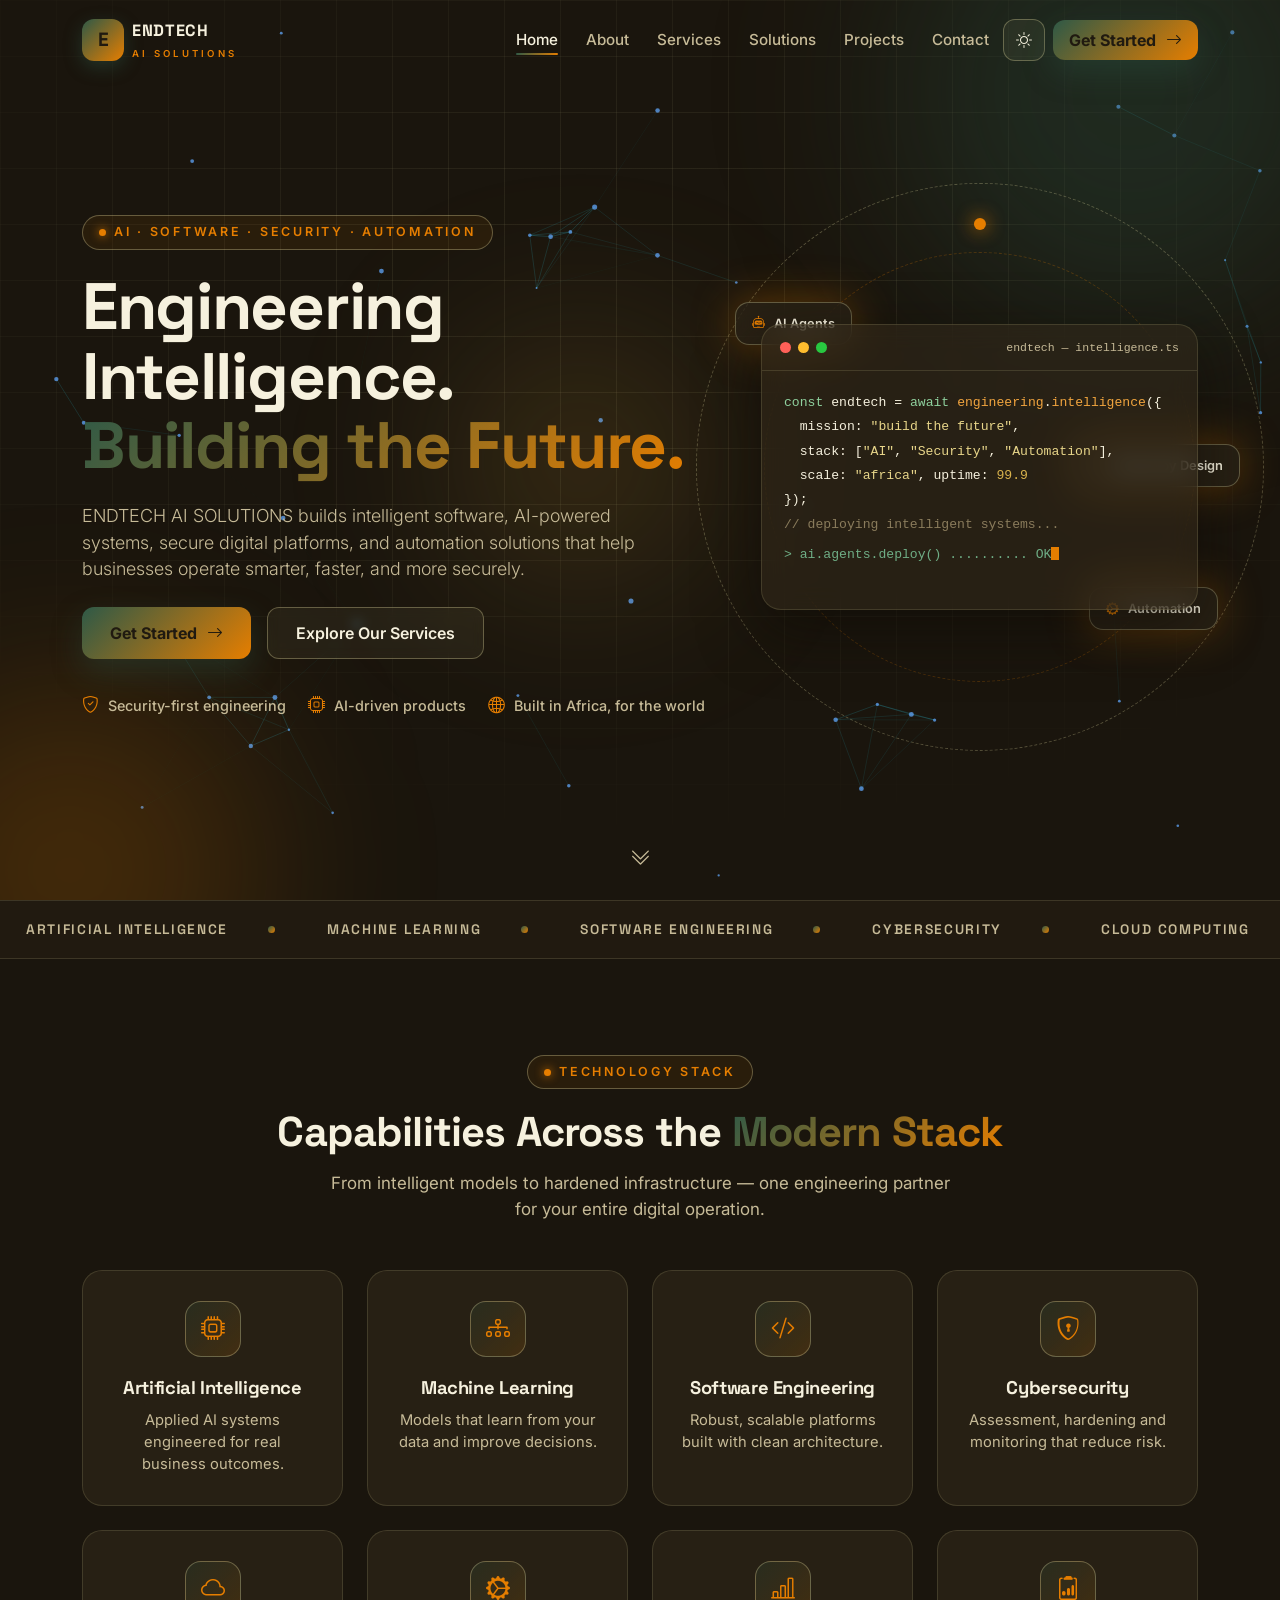
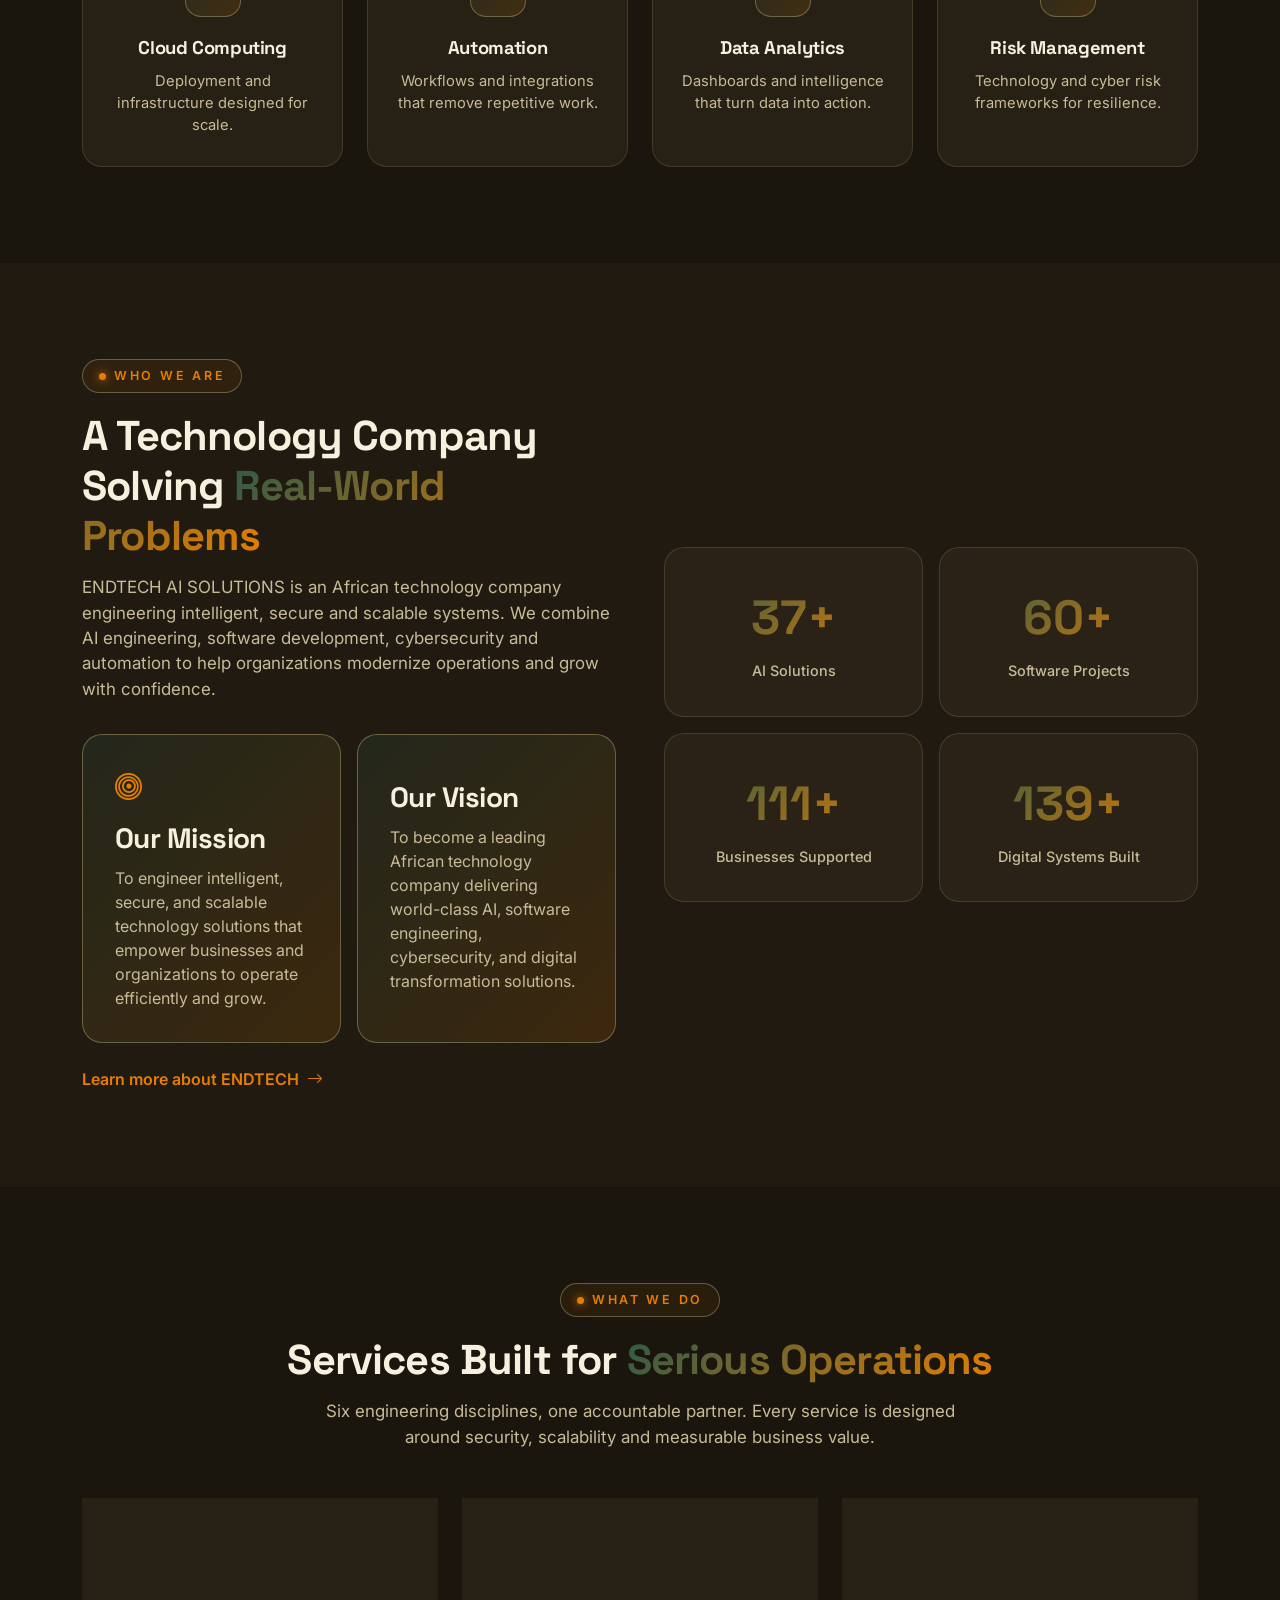
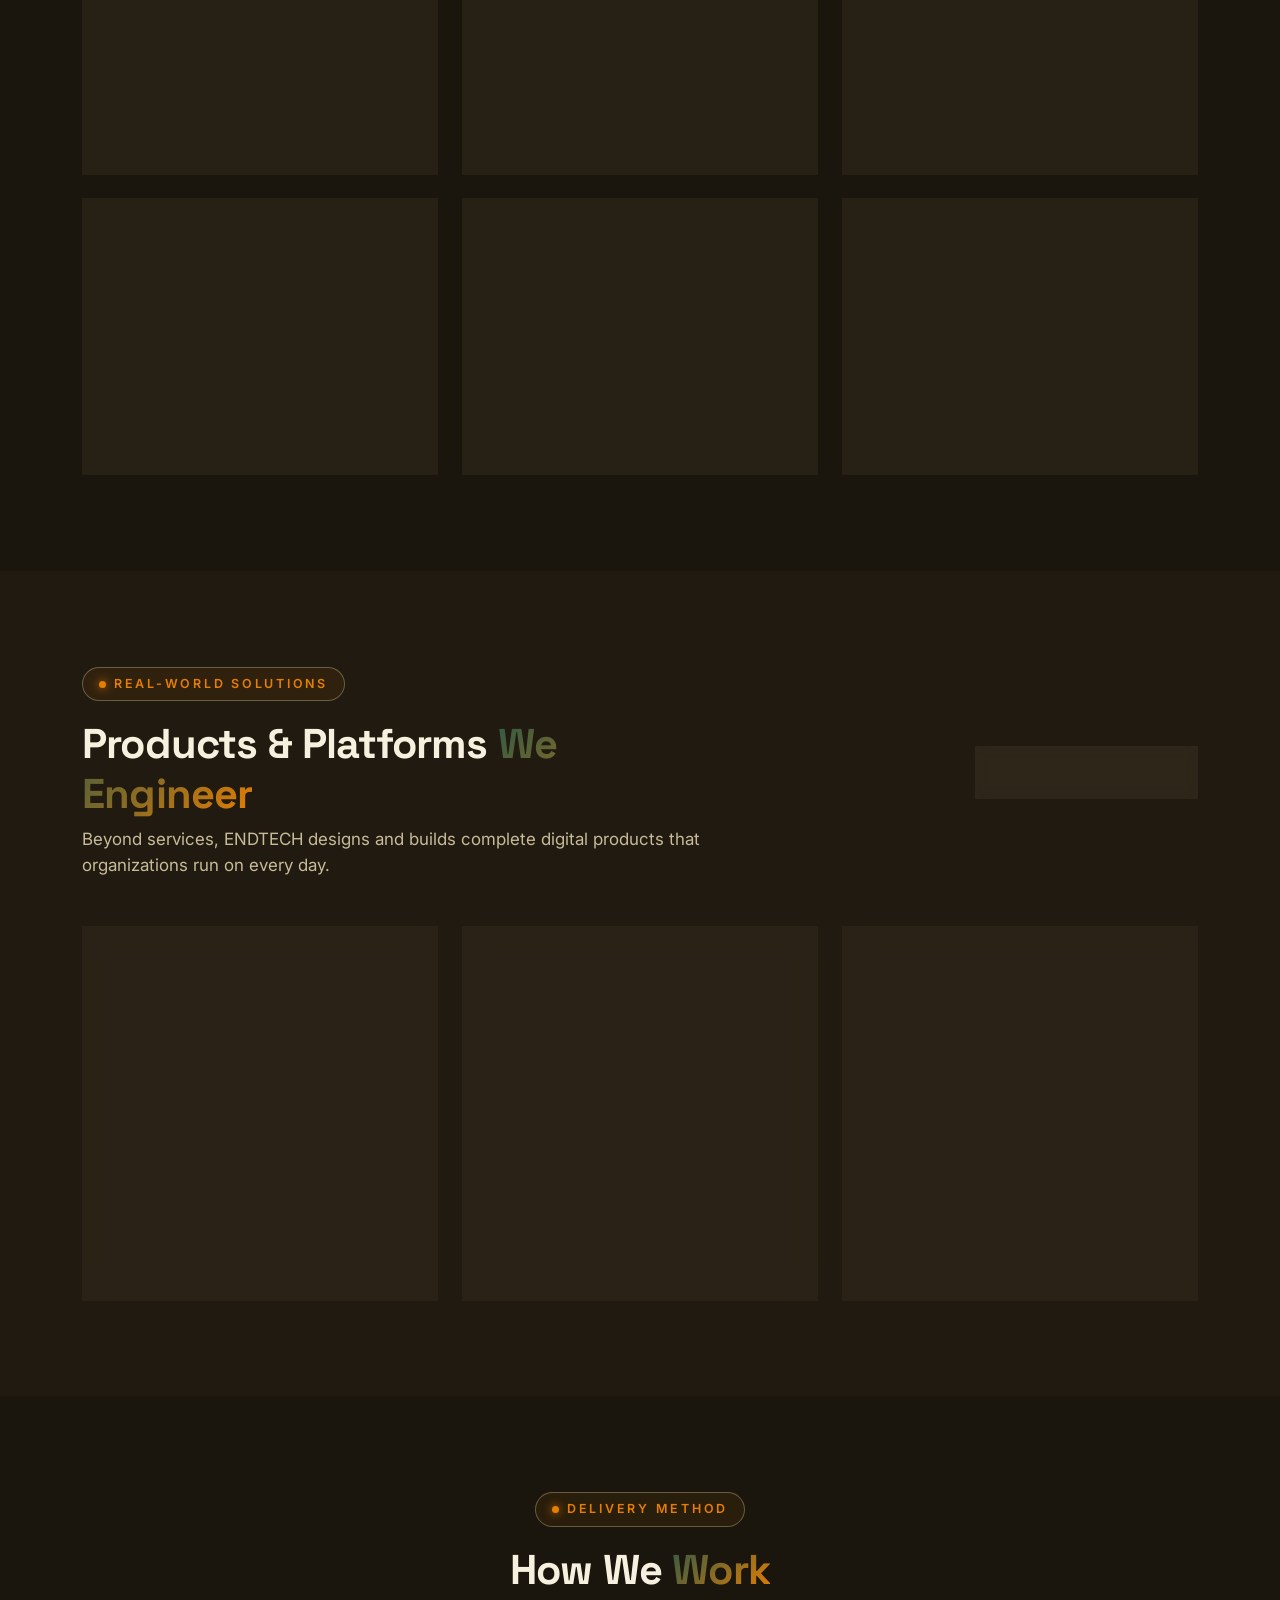
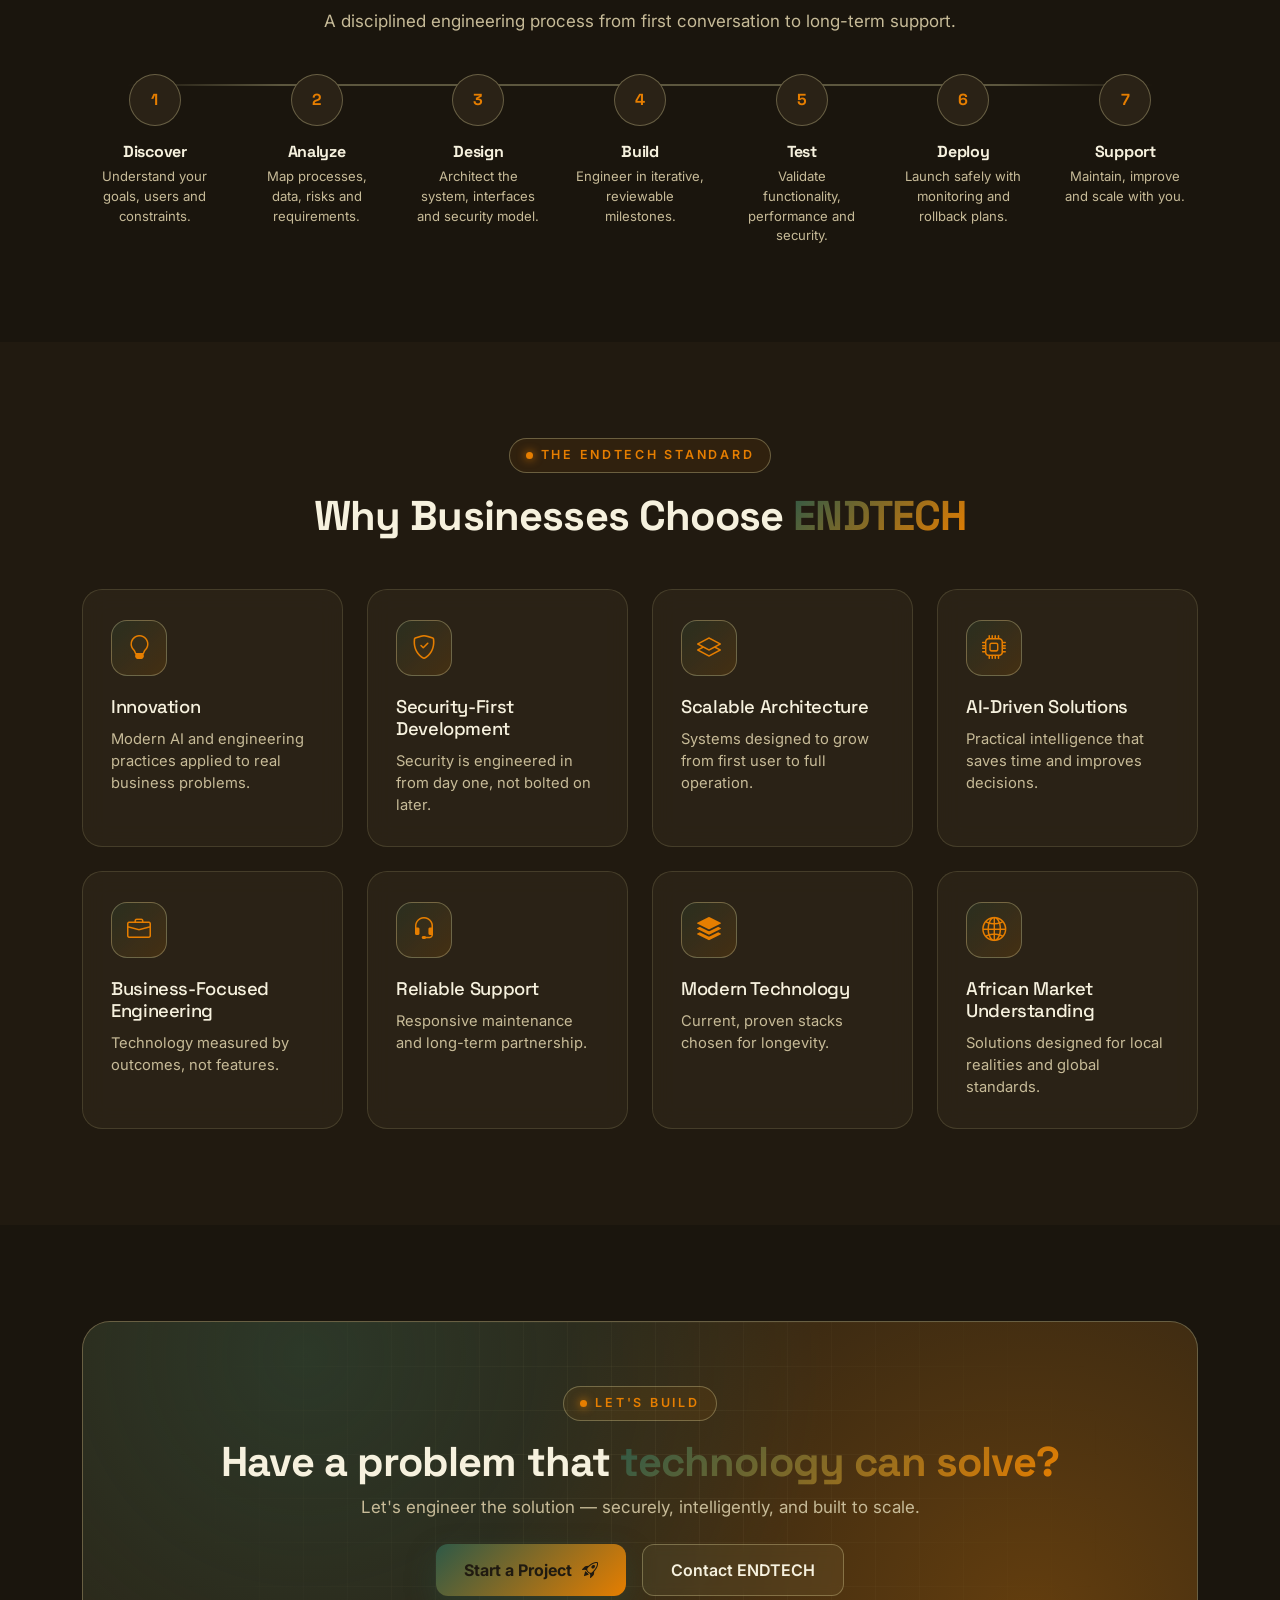
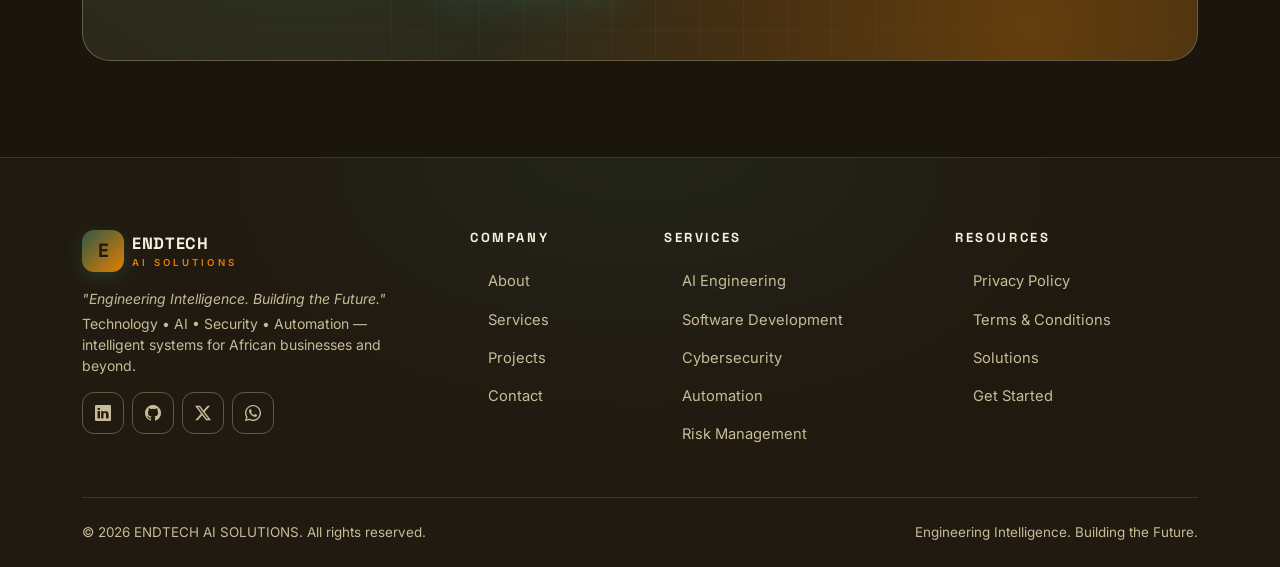
==== commit afa3265d: "seach console" ====
--- a/index.html
+++ b/index.html
@@ -9,7 +9,7 @@
   <meta name="description" content="ENDTECH AI SOLUTIONS builds intelligent software, AI-powered systems, secure digital platforms and automation solutions that help businesses operate smarter, faster and more securely.">
   <meta name="keywords" content="AI engineering Africa, software development Kenya, cybersecurity services, business automation, risk management, digital transformation, ENDTECH AI SOLUTIONS">
   <meta name="author" content="ENDTECH AI SOLUTIONS">
-  <link rel="canonical" href="https://www.endtech-ai.example.com/"> <!-- Placeholder: replace with production domain -->
+  <link rel="canonical" href="https://endtechaisolutions.vercel.app/"> <!-- Placeholder: replace with production domain -->
   <meta name="robots" content="index, follow">
 
   <!-- Open Graph -->
@@ -17,14 +17,14 @@
   <meta property="og:site_name" content="ENDTECH AI SOLUTIONS">
   <meta property="og:title" content="ENDTECH AI SOLUTIONS — Engineering Intelligence. Building the Future.">
   <meta property="og:description" content="Intelligent software, AI-powered systems, secure digital platforms and automation solutions for modern businesses.">
-  <meta property="og:url" content="https://www.endtech-ai.example.com/">
-  <meta property="og:image" content="https://www.endtech-ai.example.com/assets/images/og-cover.png"> <!-- Placeholder -->
+  <meta property="og:url" content="https://endtechaisolutions.vercel.app/">
+  <meta property="og:image" content="https://endtechaisolutions.vercel.app/assets/images/og-cover.png"> <!-- Placeholder -->
 
   <!-- Twitter -->
   <meta name="twitter:card" content="summary_large_image">
   <meta name="twitter:title" content="ENDTECH AI SOLUTIONS — Engineering Intelligence. Building the Future.">
   <meta name="twitter:description" content="AI engineering, software development, cybersecurity, automation and risk management for African businesses.">
-  <meta name="twitter:image" content="https://www.endtech-ai.example.com/assets/images/og-cover.png"> <!-- Placeholder -->
+  <meta name="twitter:image" content="https://endtechaisolutions.vercel.app/assets/images/og-cover.png"> <!-- Placeholder -->
 
   <!-- Assets -->
   <link rel="icon" type="image/svg+xml" href="data:image/svg+xml,%3Csvg xmlns='http://www.w3.org/2000/svg' viewBox='0 0 64 64'%3E%3Cdefs%3E%3ClinearGradient id='g' x1='0' y1='0' x2='1' y2='1'%3E%3Cstop offset='0' stop-color='%232e5947'/%3E%3Cstop offset='1' stop-color='%23e67e00'/%3E%3C/linearGradient%3E%3C/defs%3E%3Crect width='64' height='64' rx='16' fill='url(%23g)'/%3E%3Ctext x='32' y='44' font-family='Arial' font-weight='bold' font-size='34' fill='%23201a10' text-anchor='middle'%3EE%3C/text%3E%3C/svg%3E">
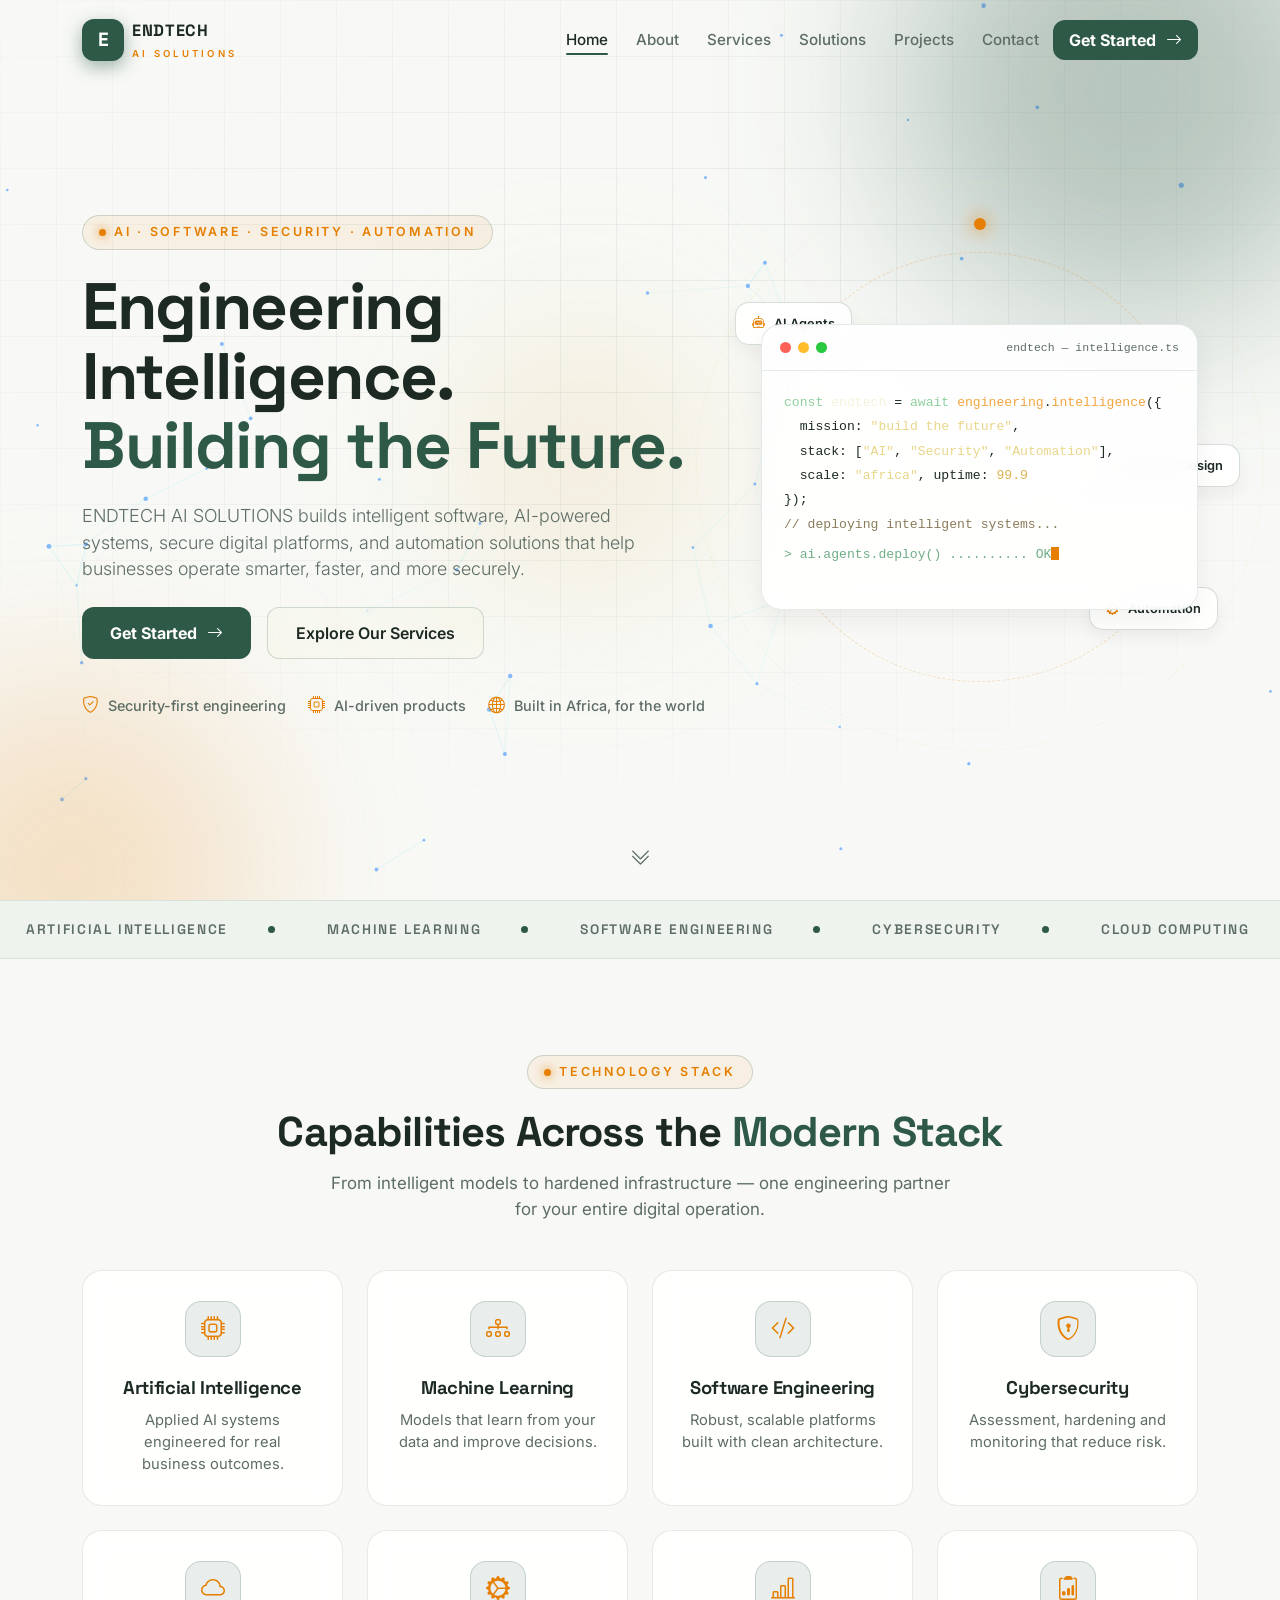
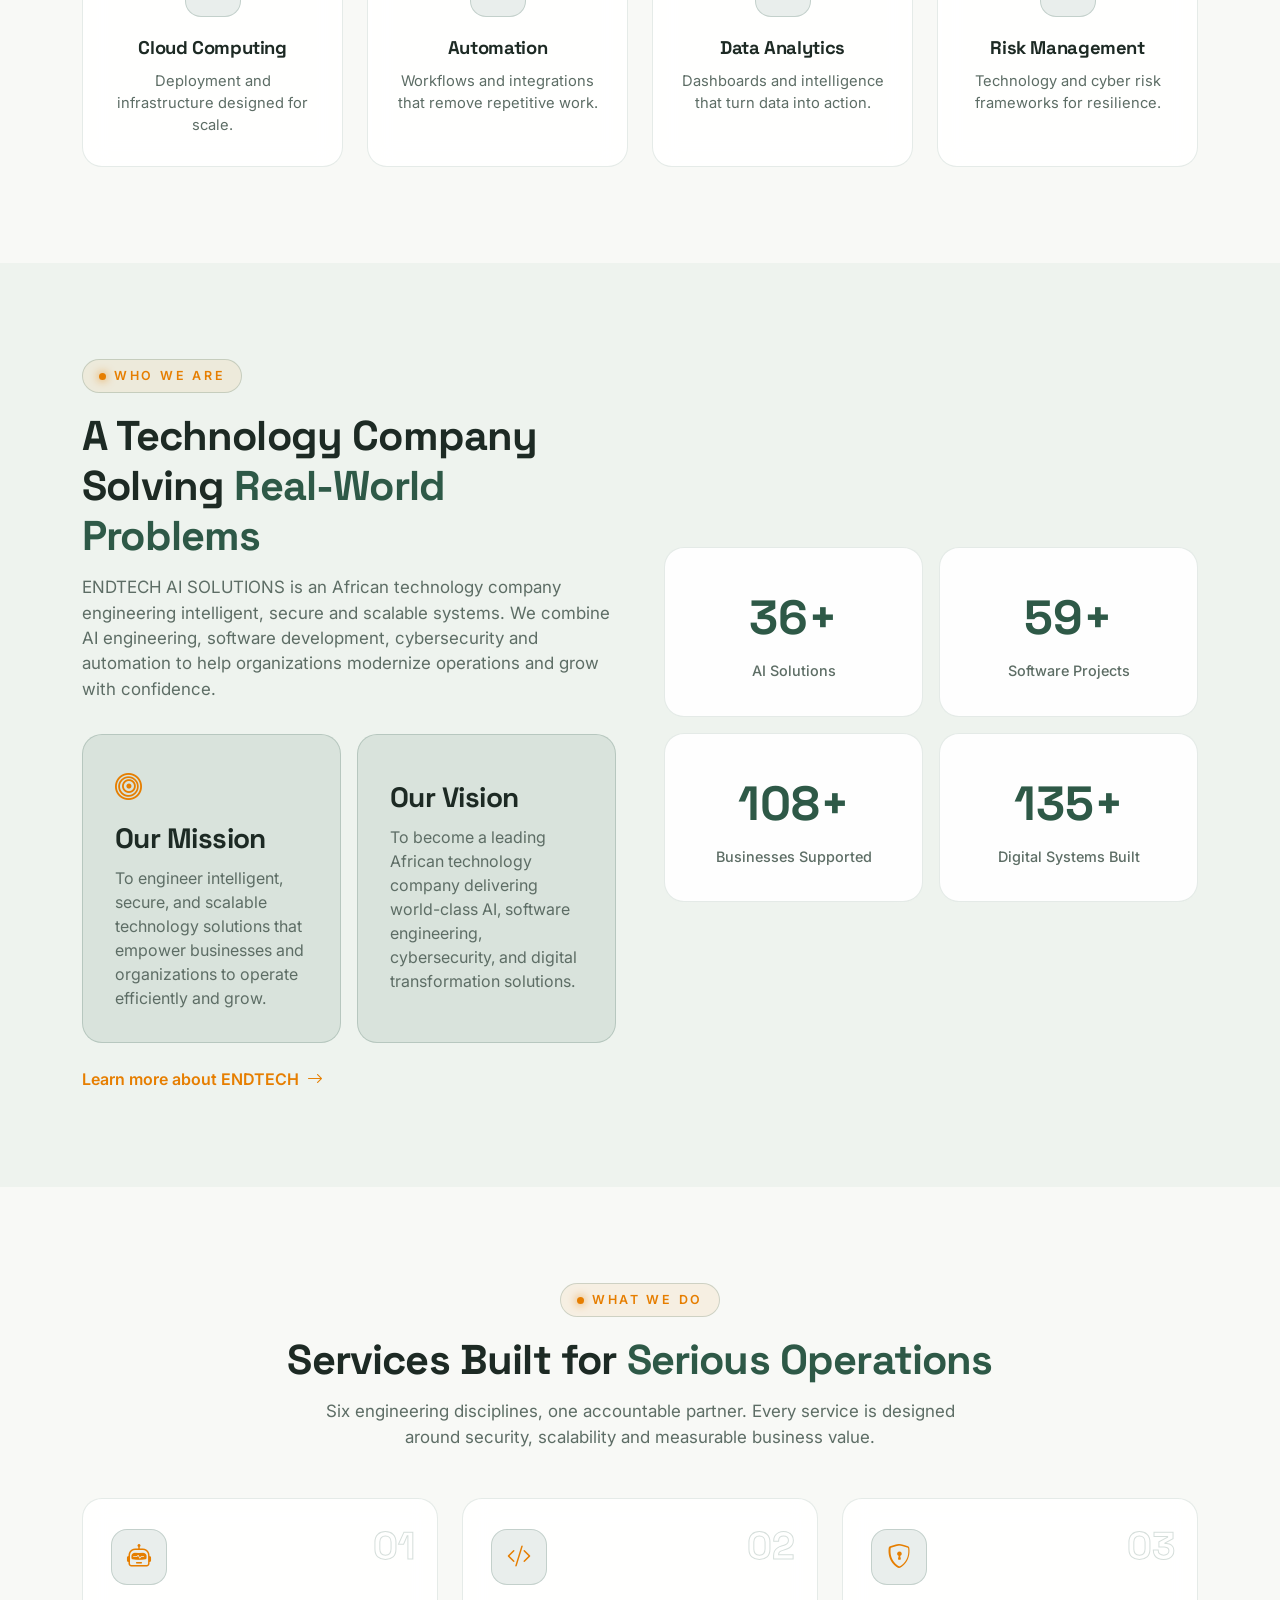
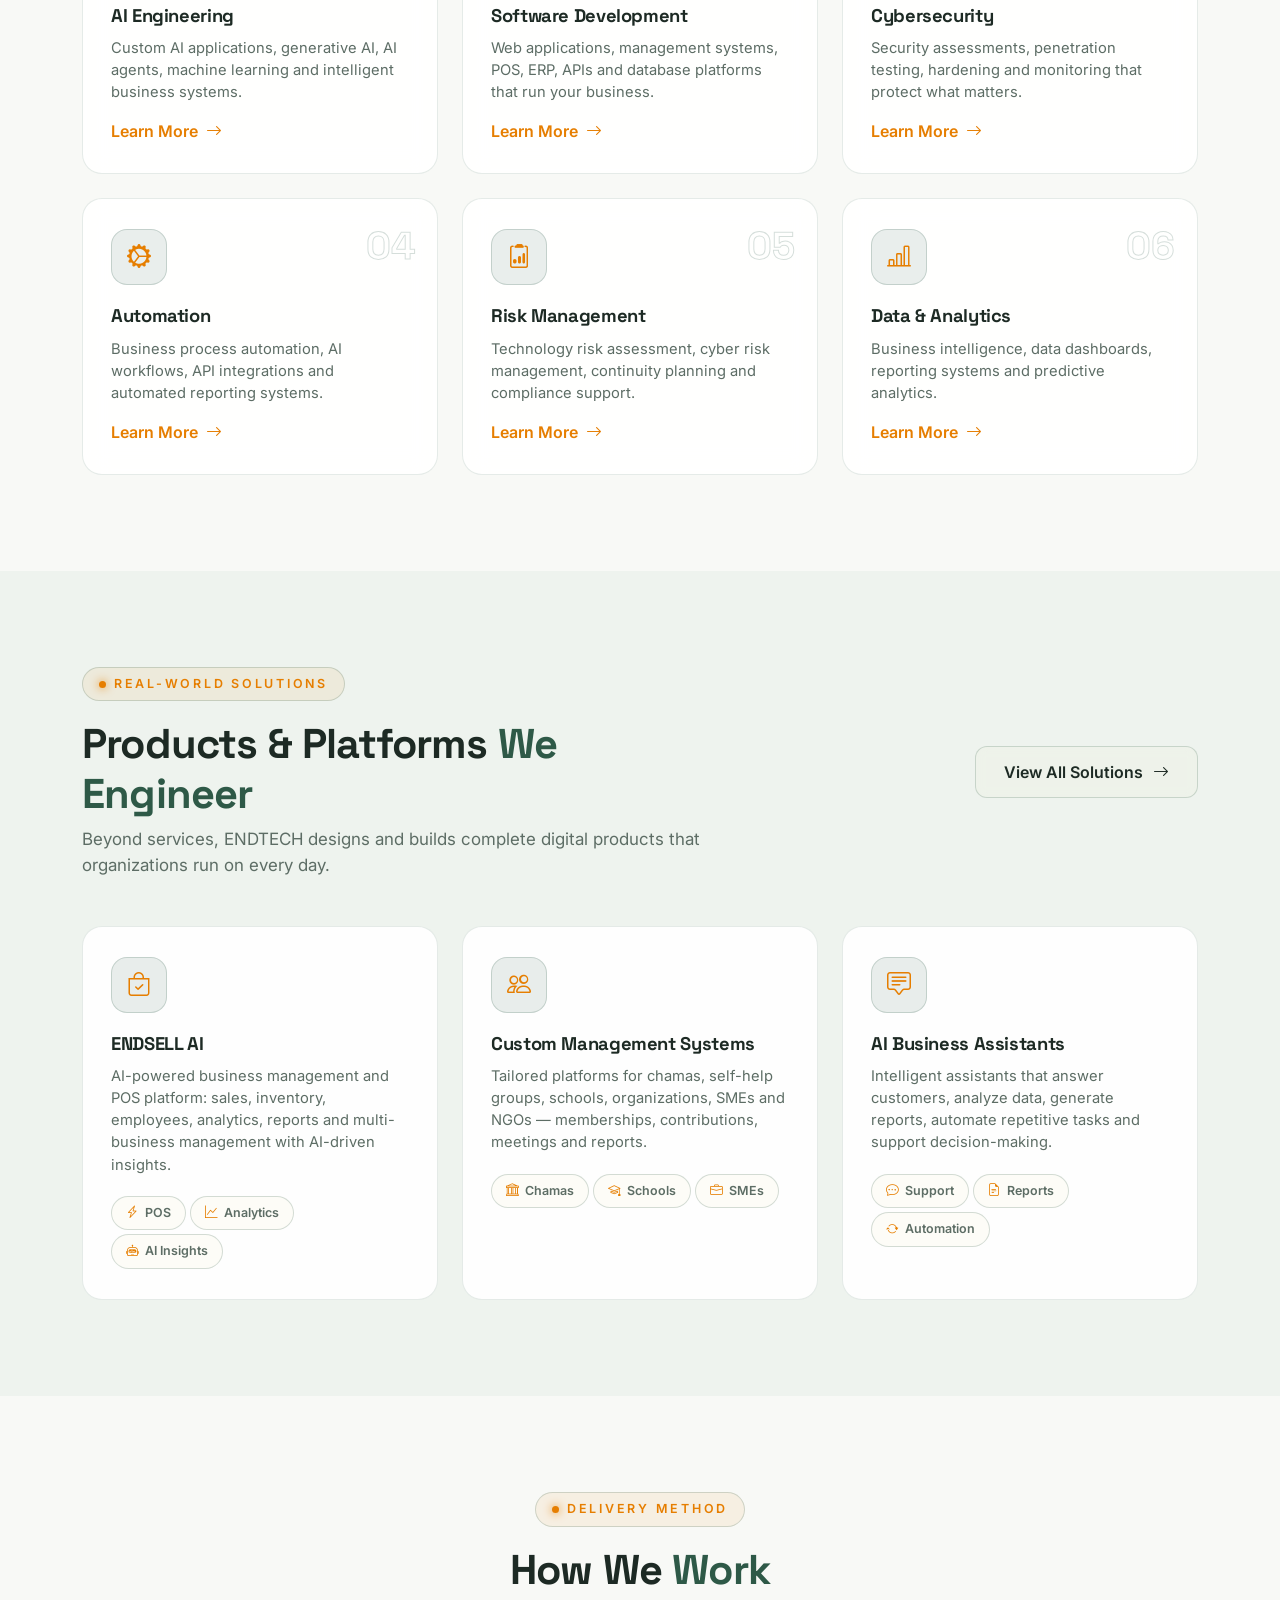
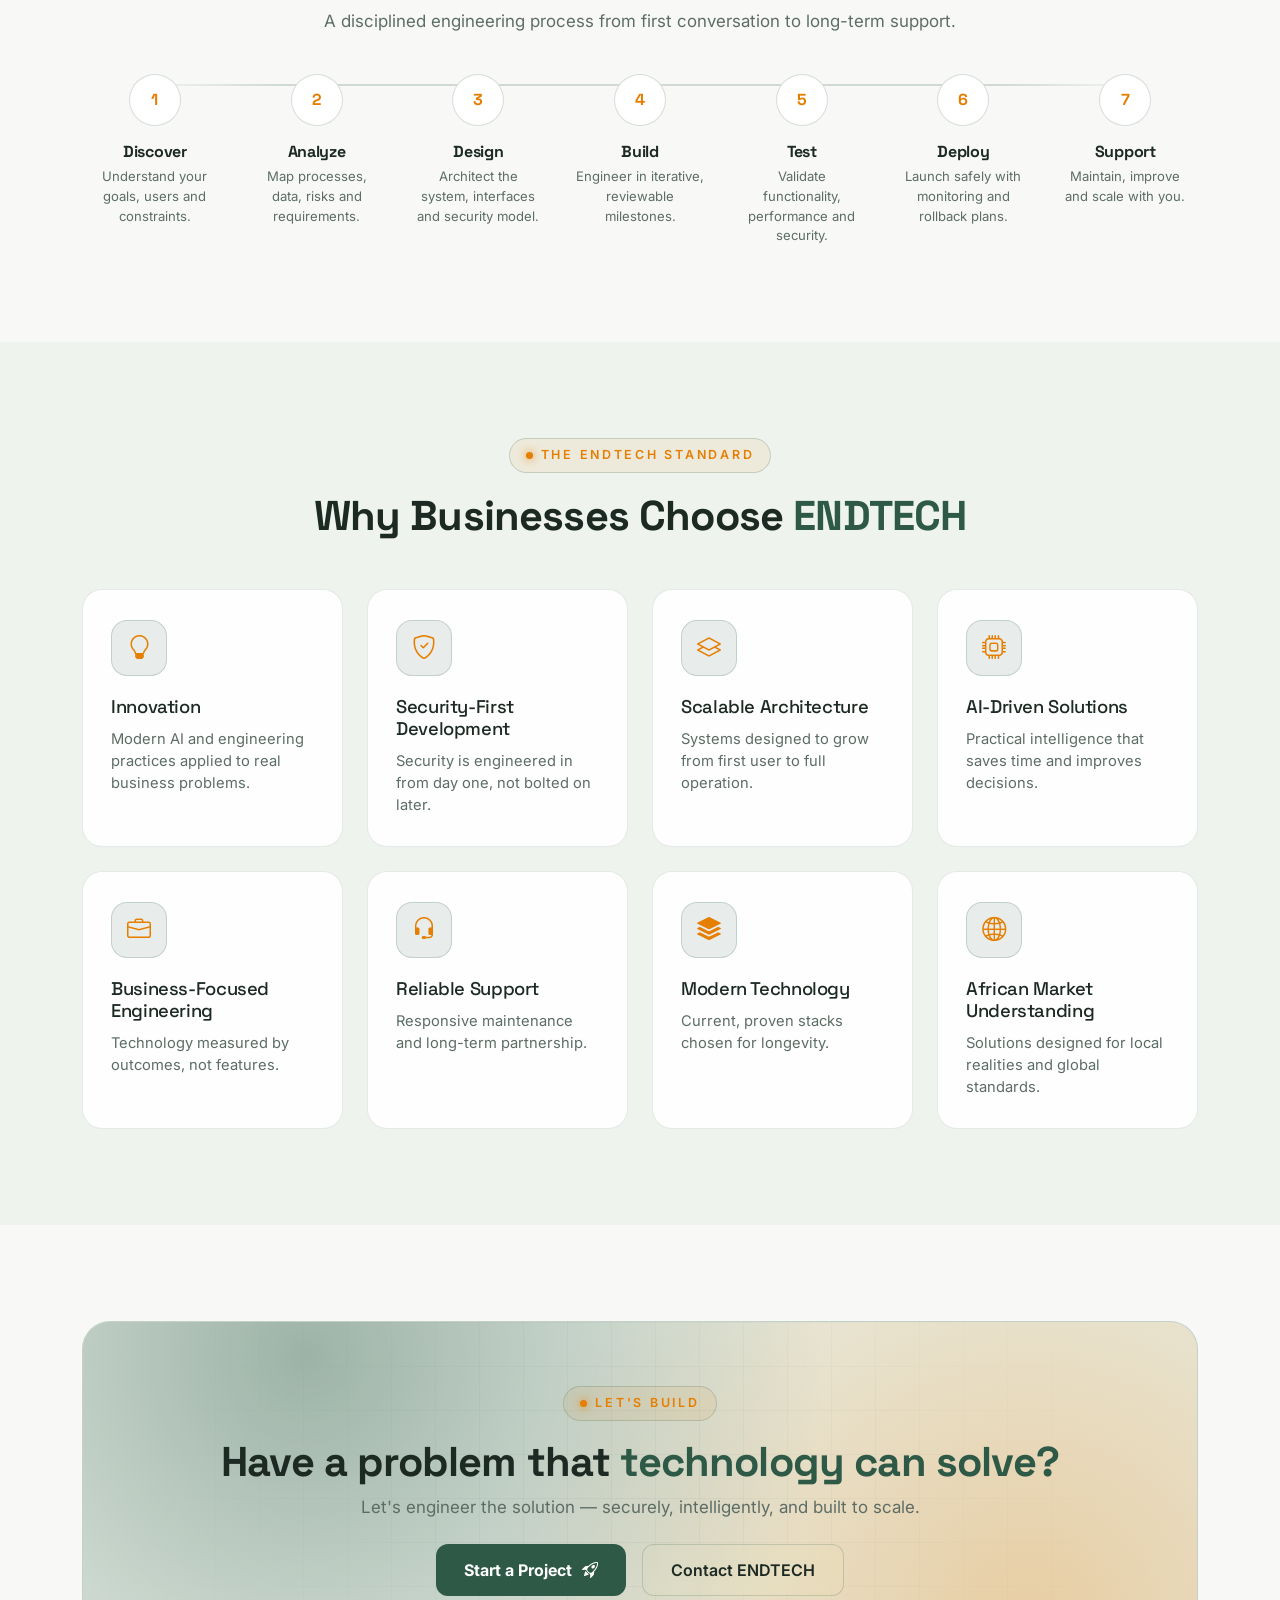
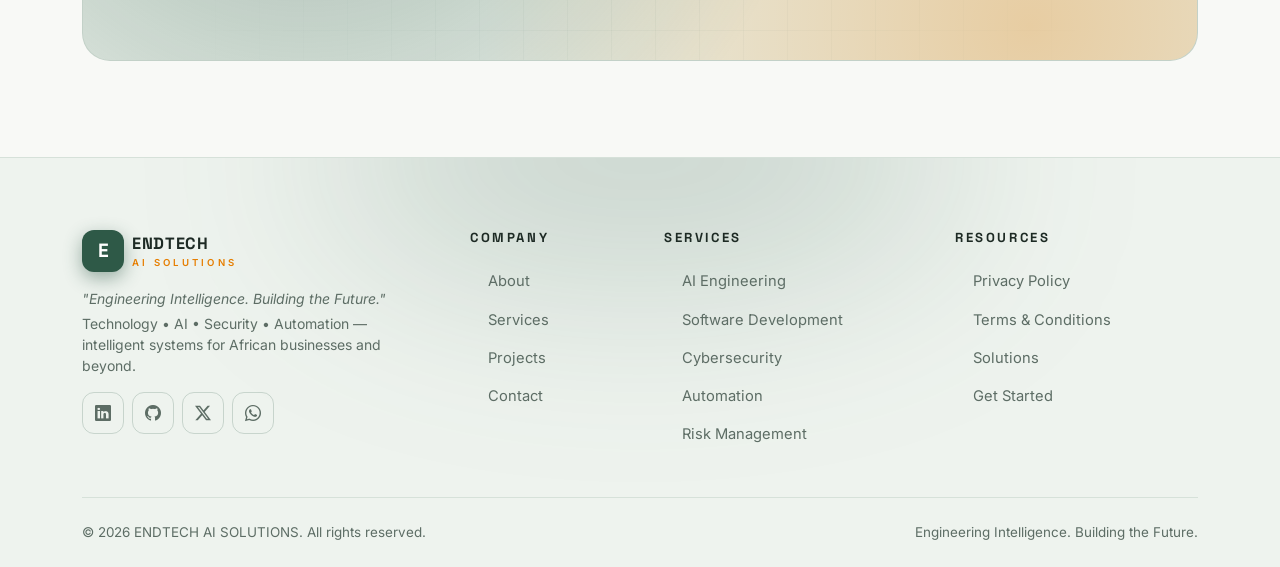
==== commit 536af03c: "added dform validation" ====
--- a/index.html
+++ b/index.html
@@ -1,5 +1,5 @@
 <!DOCTYPE html>
-<html lang="en" data-theme="dark">
+<html lang="en">
 <head>
   <meta charset="UTF-8">
   <meta name="viewport" content="width=device-width, initial-scale=1.0">
@@ -58,7 +58,6 @@
           <span class="brand-text"><b>ENDTECH</b><br><span>AI SOLUTIONS</span></span>
         </a>
         <div class="d-flex align-items-center gap-2 order-lg-3">
-          <button class="nav-icon-btn theme-toggle" type="button" aria-label="Toggle dark / light theme"><i class="bi bi-sun"></i></button>
           <a href="contact.html" class="btn-grad d-none d-lg-inline-flex py-2 px-3">Get Started <i class="bi bi-arrow-right"></i></a>
           <button class="navbar-toggler" type="button" data-bs-toggle="collapse" data-bs-target="#mainNav" aria-controls="mainNav" aria-expanded="false" aria-label="Toggle navigation">
             <span class="navbar-toggler-icon"></span>
--- a/css/style.css
+++ b/css/style.css
@@ -10,45 +10,29 @@
   --font-head: "Space Grotesk", "Segoe UI", sans-serif;
   --font-body: "Inter", "Segoe UI", sans-serif;
 
-  --bg: #1a150d;
-  --bg-2: #211a10;
-  --bg-3: #2b2214;
-  --card: rgba(51, 43, 28, 0.55);
-  --card-solid: #2a2216;
-  --border: rgba(232, 225, 166, 0.14);
-  --border-strong: rgba(232, 225, 166, 0.32);
-
-  --text: #f6f1de;
-  --muted: #c7bb98;
+  --bg: #f8f9f6;
+  --bg-2: #eef3ee;
+  --bg-3: #e8efe8;
+  --card: rgba(255, 255, 255, 0.9);
+  --card-solid: #ffffff;
+  --border: rgba(46, 89, 71, 0.12);
+  --border-strong: rgba(46, 89, 71, 0.2);
+  --grid: rgba(46, 89, 71, 0.08);
+
+  --text: #1d2a24;
+  --muted: #5d6d65;
   --blue: #2e5947;
   --cyan: #e67e00;
   --green: #6fae86;
   --amber: #d9a441;
   --red: #d9614f;
 
-  --grad: linear-gradient(135deg, #2e5947 0%, #e67e00 100%);
-  --grad-soft: linear-gradient(135deg, rgba(46, 89, 71, 0.22), rgba(230, 126, 0, 0.14));
-  --shadow: 0 20px 60px rgba(15, 11, 5, 0.55);
-  --glow: 0 0 44px rgba(230, 126, 0, 0.38);
-  --on-grad: #201a10;
+  --grad: var(--blue);
+  --grad-soft: rgba(46, 89, 71, 0.1);
+  --shadow: 0 10px 24px rgba(30, 42, 36, 0.06);
+  --glow: 0 0 0 rgba(46, 89, 71, 0);
+  --on-grad: #ffffff;
   --nav-h: 76px;
-  color-scheme: dark;
-}
-
-/* ---------- Light theme overrides (JS toggles [data-theme]) ---------- */
-[data-theme="light"] {
-  --bg: #faf6e8;
-  --bg-2: #f3ecd3;
-  --bg-3: #e8e1a6;
-  --card: #ffffff;
-  --card-solid: #ffffff;
-  --border: rgba(51, 43, 28, 0.1);
-  --border-strong: rgba(51, 43, 28, 0.22);
-  --text: #2b2415;
-  --muted: #6b5f42;
-  --grad-soft: linear-gradient(135deg, rgba(46, 89, 71, 0.12), rgba(230, 126, 0, 0.14));
-  --shadow: 0 20px 50px rgba(51, 43, 28, 0.12);
-  --glow: 0 10px 34px rgba(230, 126, 0, 0.25);
   color-scheme: light;
 }
 
@@ -65,7 +49,7 @@
 ::selection { background: rgba(230, 126, 0, 0.35); }
 ::-webkit-scrollbar { width: 10px; }
 ::-webkit-scrollbar-track { background: var(--bg-2); }
-::-webkit-scrollbar-thumb { background: linear-gradient(var(--blue), var(--cyan)); border-radius: 8px; }
+::-webkit-scrollbar-thumb { background: var(--blue); border-radius: 8px; }
 a { text-decoration: none; }
 img, svg, canvas { max-width: 100%; }
 :focus-visible { outline: 2px solid var(--cyan); outline-offset: 3px; border-radius: 4px; }
@@ -77,7 +61,7 @@
 .skip-link:focus { top: 12px; color: var(--on-grad); }
 
 /* ---------- 3. Typography helpers ---------- */
-.text-gradient { background: var(--grad); -webkit-background-clip: text; background-clip: text; color: transparent; }
+.text-gradient { background: none; color: var(--blue); -webkit-text-fill-color: var(--blue); }
 .text-muted-2 { color: var(--muted) !important; }
 .eyebrow {
   display: inline-flex; align-items: center; gap: 8px;
@@ -97,10 +81,10 @@
   display: inline-flex; align-items: center; gap: 10px;
   background: var(--grad); color: var(--on-grad) !important; font-weight: 700;
   border: none; border-radius: 12px; padding: 13px 28px;
-  box-shadow: 0 12px 30px rgba(46, 89, 71, 0.35);
-  transition: transform 0.25s ease, box-shadow 0.25s ease;
-}
-.btn-grad:hover { transform: translateY(-2px); box-shadow: 0 16px 40px rgba(230, 126, 0, 0.45); }
+  box-shadow: none;
+  transition: opacity 0.2s ease, transform 0.2s ease;
+}
+.btn-grad:hover { opacity: 0.96; transform: translateY(-1px); }
 .btn-ghost {
   display: inline-flex; align-items: center; gap: 10px;
   color: var(--text) !important; font-weight: 600; border-radius: 12px;
@@ -161,11 +145,10 @@
   border: 1px solid var(--border-strong); background: rgba(232, 225, 166, 0.06);
   color: var(--text); transition: all 0.25s; flex: none;
 }
-.nav-icon-btn:hover { border-color: var(--cyan); color: var(--cyan); }
+.nav-icon-btn:hover { border-color: var(--blue); color: var(--blue); }
 .navbar-toggler { border: 1px solid var(--border-strong); border-radius: 12px; padding: 9px 11px; }
 .navbar-toggler:focus { box-shadow: 0 0 0 3px rgba(230, 126, 0, 0.25); }
 .navbar-toggler-icon { background-image: url("data:image/svg+xml,%3csvg xmlns='http://www.w3.org/2000/svg' viewBox='0 0 30 30'%3e%3cpath stroke='%23e67e00' stroke-linecap='round' stroke-width='2.4' d='M4 7h22M4 15h22M4 23h22'/%3e%3c/svg%3e"); }
-[data-theme="light"] .navbar-toggler-icon { background-image: url("data:image/svg+xml,%3csvg xmlns='http://www.w3.org/2000/svg' viewBox='0 0 30 30'%3e%3cpath stroke='%232e5947' stroke-linecap='round' stroke-width='2.4' d='M4 7h22M4 15h22M4 23h22'/%3e%3c/svg%3e"); }
 @media (max-width: 991px) {
   .navbar-endtech .navbar-collapse {
     background: var(--card-solid); border: 1px solid var(--border);
@@ -177,11 +160,11 @@
 .hero { position: relative; min-height: 100svh; display: flex; align-items: center; padding: calc(var(--nav-h) + 48px) 0 90px; overflow: hidden; }
 .hero-grid-bg {
   position: absolute; inset: 0; pointer-events: none;
-  background-image: linear-gradient(var(--border) 1px, transparent 1px), linear-gradient(90deg, var(--border) 1px, transparent 1px);
+  background-image: linear-gradient(var(--grid) 1px, transparent 1px), linear-gradient(90deg, var(--grid) 1px, transparent 1px);
   background-size: 56px 56px;
   -webkit-mask-image: radial-gradient(ellipse 90% 75% at 50% 35%, #000 25%, transparent 78%);
   mask-image: radial-gradient(ellipse 90% 75% at 50% 35%, #000 25%, transparent 78%);
-  opacity: 0.55;
+  opacity: 0.9;
 }
 #heroNet { position: absolute; inset: 0; pointer-events: none; }
 .orb { position: absolute; border-radius: 50%; filter: blur(90px); pointer-events: none; }
@@ -217,9 +200,6 @@
 .code-body { padding: 20px 22px 24px; font-family: "JetBrains Mono", ui-monospace, monospace; font-size: 0.82rem; line-height: 1.85; min-height: 238px; }
 .code-body .ln { display: block; white-space: pre-wrap; }
 .tok-k { color: #8fd19e; } .tok-s { color: #e8d68a; } .tok-f { color: #f2a53f; } .tok-c { color: #8a7c5c; } .tok-n { color: #d9b34d; } .tok-v { color: #f6f1de; }
-[data-theme="light"] .code-panel { background: #2a2216; }
-[data-theme="light"] .tok-v, [data-theme="light"] .code-body { color: #f6f1de; }
-[data-theme="light"] .code-head { background: rgba(255,255,255,0.04); }
 .type-line { display: block; margin-top: 6px; color: var(--green); }
 .caret { display: inline-block; width: 8px; height: 1em; background: var(--cyan); vertical-align: -2px; animation: blink 0.9s step-end infinite; }
 @keyframes blink { 50% { opacity: 0; } }
@@ -227,7 +207,7 @@
   position: absolute; display: inline-flex; align-items: center; gap: 9px;
   padding: 11px 16px; border-radius: 14px; font-size: 0.8rem; font-weight: 600;
   background: var(--card); border: 1px solid var(--border-strong); color: var(--text);
-  backdrop-filter: blur(12px); box-shadow: var(--glow); animation: chipFloat 6s ease-in-out infinite;
+  backdrop-filter: blur(12px); box-shadow: 0 8px 16px rgba(30, 42, 36, 0.05); animation: chipFloat 6s ease-in-out infinite;
 }
 .float-chip i { color: var(--cyan); }
 .chip-1 { top: -22px; left: -26px; animation-delay: 0s; }
@@ -249,13 +229,13 @@
   height: 100%; background: var(--card); border: 1px solid var(--border);
   border-radius: 20px; padding: 30px 28px; position: relative; overflow: hidden;
   backdrop-filter: blur(12px); -webkit-backdrop-filter: blur(12px);
-  transition: transform 0.35s ease, border-color 0.35s ease, box-shadow 0.35s ease;
+  transition: border-color 0.2s ease, box-shadow 0.2s ease;
 }
 .card-glass::before {
   content: ""; position: absolute; inset: 0 0 auto 0; height: 3px;
-  background: var(--grad); opacity: 0; transition: opacity 0.35s;
-}
-.card-glass:hover { transform: translateY(-8px); border-color: var(--border-strong); box-shadow: var(--glow); }
+  background: var(--grad); opacity: 0; transition: opacity 0.2s;
+}
+.card-glass:hover { border-color: var(--border-strong); box-shadow: 0 8px 18px rgba(46, 89, 71, 0.08); }
 .card-glass:hover::before { opacity: 1; }
 .icon-badge {
   width: 56px; height: 56px; border-radius: 16px; display: grid; place-items: center;
@@ -295,7 +275,7 @@
   font-family: var(--font-head); font-weight: 700; position: relative; z-index: 2;
   transition: all 0.3s;
 }
-.step:hover .step-dot { background: var(--grad); color: var(--on-grad); box-shadow: var(--glow); }
+.step:hover .step-dot { background: var(--grad); color: var(--on-grad); box-shadow: none; }
 .step h4 { font-size: 1rem; margin-bottom: 6px; }
 .step p { color: var(--muted); font-size: 0.82rem; margin: 0; }
 @media (max-width: 991px) {
@@ -311,8 +291,8 @@
 }
 .visual-panel::after {
   content: ""; position: absolute; inset: 0; pointer-events: none;
-  background-image: linear-gradient(var(--border) 1px, transparent 1px), linear-gradient(90deg, var(--border) 1px, transparent 1px);
-  background-size: 34px 34px; opacity: 0.35;
+  background-image: linear-gradient(var(--grid) 1px, transparent 1px), linear-gradient(90deg, var(--grid) 1px, transparent 1px);
+  background-size: 34px 34px; opacity: 0.85;
   -webkit-mask-image: radial-gradient(circle at 70% 20%, #000, transparent 75%);
   mask-image: radial-gradient(circle at 70% 20%, #000, transparent 75%);
 }
@@ -342,7 +322,7 @@
   padding: 10px 22px; border-radius: 100px; font-weight: 600; font-size: 0.88rem; transition: all 0.25s;
 }
 .filter-btn:hover { color: var(--cyan); border-color: var(--cyan); }
-.filter-btn.active { background: var(--grad); color: var(--on-grad); border-color: transparent; box-shadow: 0 8px 24px rgba(230, 126, 0, 0.4); }
+.filter-btn.active { background: var(--grad); color: var(--on-grad); border-color: transparent; box-shadow: none; }
 .filter-item { transition: opacity 0.35s ease, transform 0.35s ease; }
 .filter-item.is-hidden { display: none; }
 
@@ -354,7 +334,6 @@
 .dash-bar span { display: block; height: 100%; border-radius: 6px; background: var(--grad); width: 0; transition: width 1.4s cubic-bezier(0.22, 1, 0.36, 1) 0.3s; }
 .visible .dash-bar span, .in-view .dash-bar span { width: var(--w); }
 .log-box { font-family: monospace; font-size: 0.72rem; line-height: 1.9; color: var(--muted); background: rgba(15, 11, 5, 0.5); border: 1px solid var(--border); border-radius: 12px; padding: 14px 16px; position: relative; z-index: 1; }
-[data-theme="light"] .log-box { background: rgba(51, 43, 28, 0.06); }
 .log-ok { color: var(--green); } .log-warn { color: var(--amber); }
 
 /* Risk matrix */
@@ -373,8 +352,8 @@
 }
 .cta-band::after {
   content: ""; position: absolute; inset: 0;
-  background-image: linear-gradient(var(--border) 1px, transparent 1px), linear-gradient(90deg, var(--border) 1px, transparent 1px);
-  background-size: 44px 44px; opacity: 0.4;
+  background-image: linear-gradient(var(--grid) 1px, transparent 1px), linear-gradient(90deg, var(--grid) 1px, transparent 1px);
+  background-size: 44px 44px; opacity: 0.7;
   -webkit-mask-image: radial-gradient(circle at 50% 50%, #000, transparent 85%);
   mask-image: radial-gradient(circle at 50% 50%, #000, transparent 85%);
 }
@@ -395,7 +374,6 @@
 .modal-content { background: var(--card-solid); border: 1px solid var(--border-strong); border-radius: 22px; color: var(--text); }
 .modal-header, .modal-footer { border-color: var(--border); }
 .btn-close { filter: invert(1) grayscale(1); }
-[data-theme="light"] .btn-close { filter: none; }
 .proj-detail h5 { color: var(--cyan); margin: 20px 0 8px; font-size: 0.95rem; }
 .proj-detail p, .proj-detail li { color: var(--muted); font-size: 0.92rem; }
 
@@ -420,6 +398,8 @@
 .form-note { font-size: 0.78rem; color: var(--muted); display: flex; gap: 8px; align-items: flex-start; }
 .form-success { display: none; border-radius: 16px; padding: 20px 24px; background: rgba(111, 174, 134, 0.12); border: 1px solid rgba(111, 174, 134, 0.4); color: var(--green); }
 .form-success.show { display: block; }
+.form-error { display: none; border-radius: 16px; padding: 16px 20px; background: rgba(217, 97, 79, 0.09); border: 1px solid rgba(217, 97, 79, 0.35); color: var(--red); }
+.form-error.show { display: block; }
 
 /* ---------- 18. Footer ---------- */
 .footer { background: var(--bg-2); border-top: 1px solid var(--border); padding: 72px 0 0; position: relative; overflow: hidden; }
